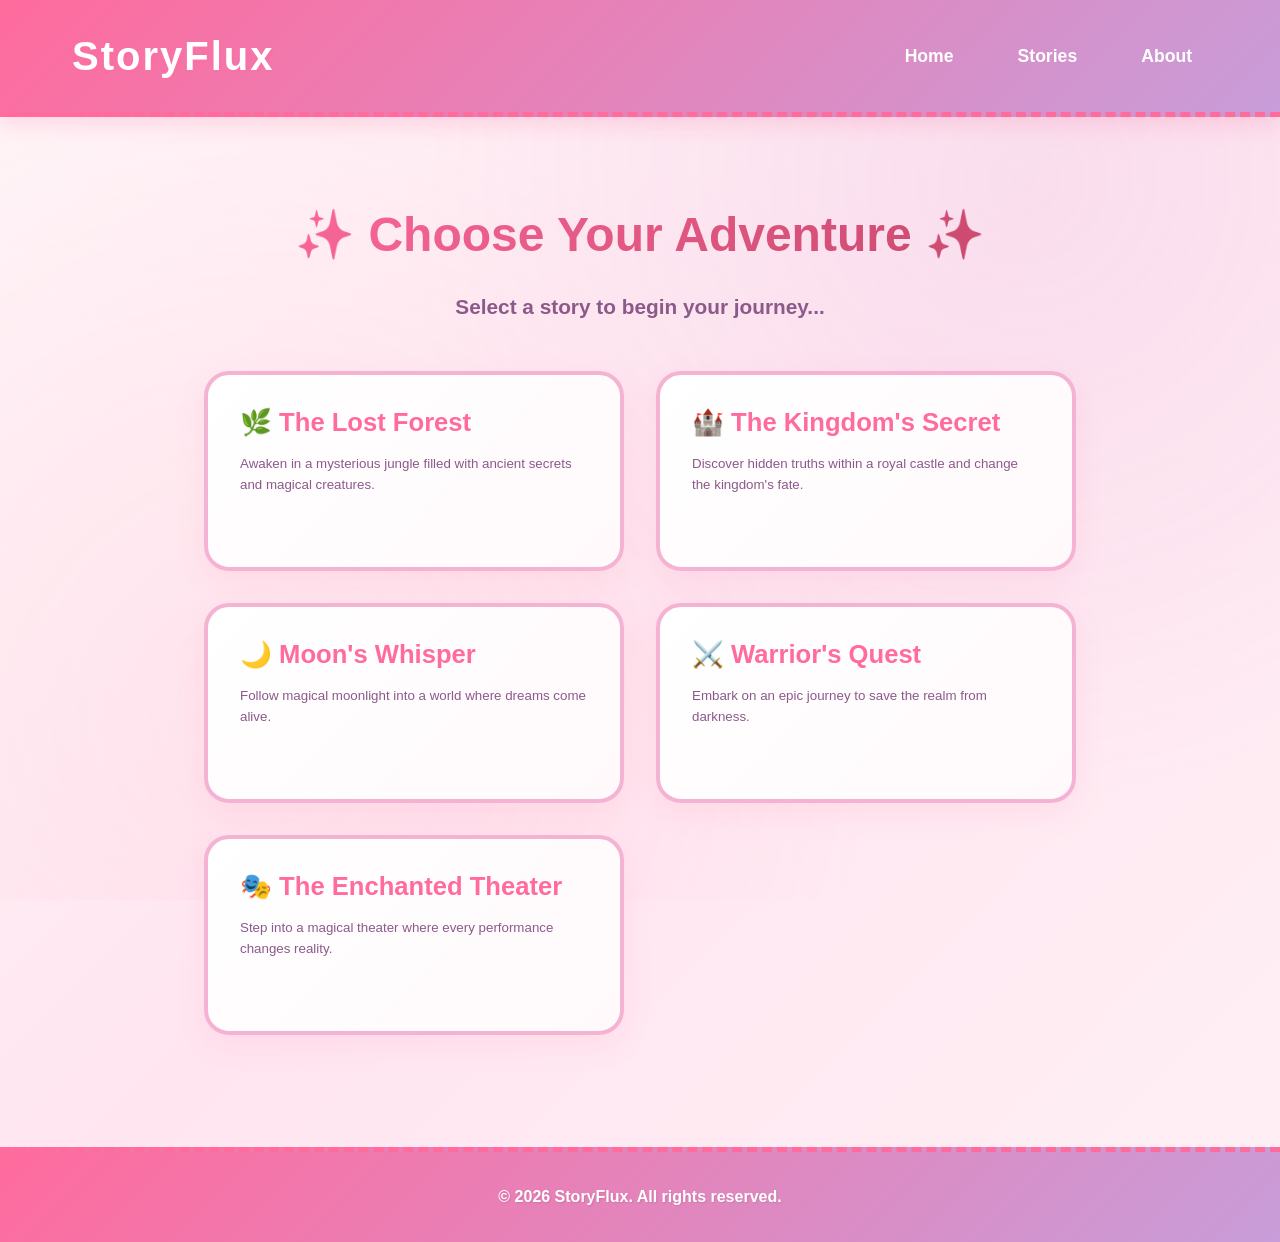
==== index.html @ 1c800cc1 "Interactive-Storytelling" ====
<!DOCTYPE html>
<html lang="en">
<head>
    <meta charset="UTF-8">
    <meta name="viewport" content="width=device-width, initial-scale=1.0">
    <title>Interactive Storytelling</title>
    <link rel="stylesheet" href="index.css">
</head>
<body>
    <!-- Header -->
    <header class="header">
        <div class="header-container">
            <h1 class="logo">StoryFlux</h1>
            <nav class="navbar">
                <a href="#" class="nav-link">Home</a>
                <a href="#" class="nav-link">Stories</a>
                <a href="#" class="nav-link" id="aboutBtn">About</a>
            </nav>
        </div>
    </header>

    <!-- Main Content -->
    <main class="main-container">
        <!-- Story Selection Menu -->
        <div class="story-menu" id="storyMenu">
            <div class="menu-wrapper">
                <h2 class="menu-title">✨ Choose Your Adventure ✨</h2>
                <p class="menu-subtitle">Select a story to begin your journey...</p>
                <div class="stories-grid">
                    <button class="story-card" data-story="1">
                        <h3>🌿 The Lost Forest</h3>
                        <p>Awaken in a mysterious jungle filled with ancient secrets and magical creatures.</p>
                    </button>
                    <button class="story-card" data-story="2">
                        <h3>🏰 The Kingdom's Secret</h3>
                        <p>Discover hidden truths within a royal castle and change the kingdom's fate.</p>
                    </button>
                    <button class="story-card" data-story="3">
                        <h3>🌙 Moon's Whisper</h3>
                        <p>Follow magical moonlight into a world where dreams come alive.</p>
                    </button>
                    <button class="story-card" data-story="4">
                        <h3>⚔️ Warrior's Quest</h3>
                        <p>Embark on an epic journey to save the realm from darkness.</p>
                    </button>
                    <button class="story-card" data-story="5">
                        <h3>🎭 The Enchanted Theater</h3>
                        <p>Step into a magical theater where every performance changes reality.</p>
                    </button>
                </div>
            </div>
        </div>

        <!-- Story Display -->
        <div class="story-wrapper">
            <!-- Story Display -->
            <section class="story-section">
                <div class="story-header">
                    <h2 class="story-title" id="storyTitle">Your Adventure</h2>
                    <div class="progress-bar">
                        <div class="progress-fill" id="progressBar"></div>
                    </div>
                </div>

                <div class="story-content">
                    <div class="story-text" id="storyText">
                        <p>Welcome to your interactive adventure. Click a choice below to begin your journey...</p>
                    </div>

                    <!-- Story Image -->
                    <div class="story-image-container">
                        <img id="storyImage" src="jungleStory.png" alt="Story Scene" class="story-image">
                    </div>
                </div>
            </section>

            <!-- Choices Section -->
            <section class="choices-section">
                <h3 class="choices-title">What do you do?</h3>
                <div class="choices-container" id="choicesContainer">
                    <button class="choice-btn" data-choice="1">Choice 1</button>
                    <button class="choice-btn" data-choice="2">Choice 2</button>
                    <button class="choice-btn" data-choice="3">Choice 3</button>
                </div>
            </section>

            <!-- Story Stats -->
            <section class="stats-section">
                <div class="stat-item">
                    <h4 class="stat-label">Current Scene</h4>
                    <p class="stat-value" id="sceneCounter">1</p>
                </div>
                <div class="stat-item">
                    <h4 class="stat-label">Choices Made</h4>
                    <p class="stat-value" id="choiceCounter">0</p>
                </div>
                <div class="stat-item">
                    <h4 class="stat-label">Story Path</h4>
                    <p class="stat-value" id="pathDisplay">Start</p>
                </div>
            </section>

            <!-- Control Buttons -->
            <section class="controls-section">
                <button class="control-btn restart-btn" id="restartBtn">Restart Story</button>
                <button class="control-btn menu-btn" id="menuBtn">Back to Menu</button>
                <button class="control-btn view-btn" id="viewStoryBtn">View Complete Story</button>
            </section>
        </div>
    </main>

    <!-- Story Viewer Modal -->
    <div class="story-viewer" id="storyViewer">
        <div class="viewer-content">
            <button class="close-btn" id="closeViewerBtn">&times;</button>
            <h2 class="viewer-title">Your Story Journey</h2>
            <div class="viewer-text" id="viewerText"></div>
            <button class="control-btn" id="closeViewer2Btn">Close</button>
        </div>
    </div>

    <!-- About Modal -->
    <div class="story-viewer" id="aboutModal">
        <div class="viewer-content">
            <button class="close-btn" id="closeAboutBtn">&times;</button>
            <h2 class="viewer-title">🌟 About StoryFlux</h2>
            <div class="viewer-text">
                <p>Welcome to <strong>StoryFlux</strong> — a place where stories don't just get read, they get <em>experienced</em>.</p>
                <p>We built this platform for people who love imagination, creativity, and adventure. Instead of following a fixed storyline, here <strong>you control the journey</strong>. Your choices shape the characters, the events, and the ending — making every story unique for every reader.</p>
                <p>Whether you want to explore fantasy worlds, solve mysteries, experience emotional journeys, or create your own story paths, this platform lets you <strong>become part of the story</strong> instead of just watching it.</p>
                <p>🎭 Choose from multiple adventures, each with branching paths and multiple endings. Every decision matters!</p>
            </div>
            <button class="control-btn" id="closeAbout2Btn">Close</button>
        </div>
    </div>

    <!-- Footer -->
    <footer class="footer">
        <p>&copy; 2026 StoryFlux. All rights reserved.</p>
    </footer>

    <script src="script.js"></script>
</body>
</html>
---- index.css ----
/* ===== CSS Variables ===== */
:root {
    --primary-color: #ff6b9d;
    --secondary-color: #c44569;
    --dark-bg: #fff5f7;
    --light-bg: #ffe5f0;
    --accent-color: #ffd1dc;
    --text-primary: #5a3a5a;
    --text-secondary: #8b5a8b;
    --border-color: #f5b3d4;
    --success-color: #6bcf7f;
    --warning-color: #ffa502;
}

/* ===== Global Styles ===== */
* {
    margin: 0;
    padding: 0;
    box-sizing: border-box;
}

body {
    font-family: 'Comic Sans MS', 'Chalkboard SE', 'Trebuchet MS', cursive, sans-serif;
    background: linear-gradient(135deg, #fff5f7 0%, #ffe5f0 50%, #fff0f5 100%);
    color: var(--text-primary);
    line-height: 1.6;
    display: flex;
    flex-direction: column;
    position: relative;
}

/* Cute floating elements background */
body::before {
    content: '';
    position: fixed;
    top: 0;
    left: 0;
    width: 100%;
    height: 100%;
    background-image: 
        radial-gradient(circle at 20% 80%, rgba(255, 182, 193, 0.1) 0%, transparent 50%),
        radial-gradient(circle at 80% 20%, rgba(200, 157, 217, 0.1) 0%, transparent 50%);
    pointer-events: none;
    z-index: -1;
}

/* ===== Header Styles ===== */
.header {
    background: linear-gradient(135deg, #ff6b9d 0%, #c89dd9 100%);
    border-bottom: 5px dashed var(--primary-color);
    padding: 1.5rem 0;
    box-shadow: 0 8px 20px rgba(255, 107, 157, 0.2);
    position: relative;
    flex-shrink: 0;
}

.header-container {
    max-width: 1200px;
    margin: 0 auto;
    padding: 0 2rem;
    display: flex;
    justify-content: space-between;
    align-items: center;
}

.logo {
    font-size: 2.5rem;
    font-weight: bold;
    color: #ffffff;
    text-shadow: 3px 3px 0px rgba(255, 107, 157, 0.3);
    letter-spacing: 2px;
    animation: bounce 2s infinite;
}

@keyframes bounce {
    0%, 100% { transform: translateY(0); }
    50% { transform: translateY(-8px); }
}

.navbar {
    display: flex;
    gap: 2rem;
}

.nav-link {
    color: #ffffff;
    text-decoration: none;
    font-size: 1.1rem;
    font-weight: 600;
    transition: all 0.3s ease;
    position: relative;
    padding: 8px 16px;
    border-radius: 25px;
}

.nav-link:hover {
    background-color: rgba(255, 255, 255, 0.3);
    transform: scale(1.1);
    text-shadow: 2px 2px 4px rgba(0, 0, 0, 0.1);
}

/* ===== Main Container ===== */
.main-container {
    flex: 1;
    max-width: 1000px;
    margin: 2rem auto;
    padding: 0 2rem;
    width: 100%;
    overflow: visible;
}

.story-wrapper {
    background: linear-gradient(135deg, #ffffff 0%, #fff9fb 100%);
    border: 4px solid var(--border-color);
    border-radius: 30px;
    overflow: hidden;
    box-shadow: 0 15px 40px rgba(255, 107, 157, 0.15), 0 0 0 8px rgba(255, 182, 193, 0.2);
    position: relative;
}

.story-wrapper::before {
    content: '';
    position: absolute;
    top: -2px;
    left: -2px;
    right: -2px;
    bottom: -2px;
    background: linear-gradient(135deg, #ff6b9d, #c89dd9, #a2d5f7);
    border-radius: 30px;
    z-index: -1;
    opacity: 0.3;
}

/* ===== Story Section ===== */
.story-section {
    padding: 2.5rem;
    border-bottom: 3px dashed var(--border-color);
}

.story-header {
    margin-bottom: 2rem;
}

.story-title {
    font-size: 2.5rem;
    margin-bottom: 1rem;
    background: linear-gradient(135deg, #ff6b9d 0%, #c44569 100%);
    -webkit-background-clip: text;
    -webkit-text-fill-color: transparent;
    background-clip: text;
    text-shadow: 2px 2px 4px rgba(200, 157, 217, 0.3);
    animation: wiggle 3s infinite;
}

@keyframes wiggle {
    0%, 100% { transform: rotate(0deg); }
    25% { transform: rotate(-1deg); }
    75% { transform: rotate(1deg); }
}

.progress-bar {
    width: 100%;
    height: 15px;
    background-color: #f0e0eb;
    border-radius: 10px;
    overflow: hidden;
    box-shadow: inset 0 2px 4px rgba(0, 0, 0, 0.1);
    border: 2px solid var(--border-color);
}

.progress-fill {
    height: 100%;
    background: linear-gradient(90deg, #ffd76f 0%, #ff6b9d 50%, #c89dd9 100%);
    width: 0%;
    transition: width 0.5s ease;
    border-radius: 8px;
    box-shadow: 0 0 10px rgba(255, 107, 157, 0.5);
}

.story-content {
    display: grid;
    grid-template-columns: 1fr 1fr;
    gap: 2rem;
    align-items: start;
}

.story-text {
    font-size: 1.15rem;
    line-height: 1.9;
    color: var(--text-primary);
    border-left: 6px solid var(--primary-color);
    padding-left: 1.5rem;
    background: linear-gradient(135deg, rgba(255, 182, 193, 0.1), rgba(200, 157, 217, 0.1));
    padding: 1.5rem;
    border-radius: 15px;
    font-weight: 500;
}

.story-text p {
    margin-bottom: 1rem;
}

.story-image-container {
    display: flex;
    justify-content: center;
    align-items: center;
    background: linear-gradient(135deg, #ffe5f0 0%, #fff0f5 100%);
    border: 4px solid var(--border-color);
    border-radius: 20px;
    min-height: 300px;
    padding: 1.5rem;
    box-shadow: 0 8px 20px rgba(255, 107, 157, 0.1);
}

.story-image {
    max-width: 100%;
    max-height: 300px;
    border-radius: 15px;
    object-fit: cover;
    display: none;
    box-shadow: 0 5px 15px rgba(255, 107, 157, 0.2);
    transition: transform 0.3s ease;
}

.story-image.active {
    display: block;
}

/* ===== Choices Section ===== */
.choices-section {
    padding: 2.5rem;
    border-bottom: 3px dashed var(--border-color);
    background: linear-gradient(135deg, rgba(255, 182, 193, 0.05), rgba(200, 157, 217, 0.05));
}

.choices-title {
    font-size: 1.5rem;
    margin-bottom: 1.5rem;
    color: var(--primary-color);
    font-weight: bold;
    text-shadow: 1px 1px 2px rgba(200, 157, 217, 0.3);
}

.choices-container {
    display: grid;
    grid-template-columns: repeat(auto-fit, minmax(250px, 1fr));
    gap: 1rem;
}

.choice-btn {
    padding: 1.2rem 2rem;
    background: linear-gradient(135deg, #ff6b9d 0%, #ffb3d9 100%);
    border: 3px solid #ff6b9d;
    color: #ffffff;
    border-radius: 20px;
    font-size: 1.1rem;
    cursor: pointer;
    transition: all 0.3s cubic-bezier(0.68, -0.55, 0.265, 1.55);
    font-weight: 700;
    text-align: left;
    box-shadow: 0 5px 15px rgba(255, 107, 157, 0.2);
    position: relative;
    overflow: hidden;
}

.choice-btn::before {
    content: '✨';
    position: absolute;
    left: 10px;
    opacity: 0;
    transition: all 0.3s ease;
}

.choice-btn:hover {
    background: linear-gradient(135deg, #ff85b0 0%, #ffc9e3 100%);
    border-color: #c44569;
    transform: translateY(-4px) scale(1.02);
    box-shadow: 0 8px 25px rgba(255, 107, 157, 0.4);
}

.choice-btn:hover::before {
    opacity: 1;
    left: 15px;
}

.choice-btn:active {
    transform: translateY(-2px) scale(0.98);
}

.choice-btn:disabled {
    opacity: 0.6;
    cursor: not-allowed;
    transform: none;
}
/* ===== Stats Section ===== */
.stats-section {
    display: grid;
    grid-template-columns: repeat(auto-fit, minmax(150px, 1fr));
    gap: 1.5rem;
    padding: 2rem;
    border-bottom: 3px dashed var(--border-color);
    background: linear-gradient(135deg, rgba(255, 215, 111, 0.1), rgba(162, 213, 247, 0.1));
}

.stat-item {
    text-align: center;
    background: linear-gradient(135deg, rgba(255, 255, 255, 0.8), rgba(255, 240, 245, 0.8));
    padding: 1.5rem;
    border-radius: 20px;
    border: 2px solid var(--border-color);
    box-shadow: 0 5px 15px rgba(255, 107, 157, 0.1);
    transition: all 0.3s ease;
}

.stat-item:hover {
    transform: translateY(-5px);
    box-shadow: 0 8px 20px rgba(255, 107, 157, 0.2);
}

.stat-label {
    font-size: 0.95rem;
    color: var(--text-secondary);
    margin-bottom: 0.8rem;
    text-transform: uppercase;
    letter-spacing: 1.5px;
    font-weight: 600;
}

.stat-value {
    font-size: 2rem;
    background: linear-gradient(135deg, #ff6b9d 0%, #c89dd9 100%);
    -webkit-background-clip: text;
    -webkit-text-fill-color: transparent;
    background-clip: text;
    font-weight: 900;
}

/* ===== Controls Section ===== */
.controls-section {
    display: flex;
    gap: 1.5rem;
    padding: 2rem;
    justify-content: center;
    background: linear-gradient(135deg, rgba(255, 182, 193, 0.1), rgba(200, 157, 217, 0.1));
}

.control-btn {
    padding: 1rem 2.5rem;
    border: 3px solid var(--border-color);
    background: linear-gradient(135deg, #ffffff 0%, #fff5f7 100%);
    color: var(--text-primary);
    border-radius: 25px;
    font-size: 1.1rem;
    cursor: pointer;
    transition: all 0.3s cubic-bezier(0.68, -0.55, 0.265, 1.55);
    font-weight: 700;
    box-shadow: 0 5px 15px rgba(0, 0, 0, 0.1);
}

.restart-btn {
    border-color: var(--success-color);
    color: var(--success-color);
}

.restart-btn:hover {
    background: linear-gradient(135deg, var(--success-color) 0%, #9eff9e 100%);
    color: #ffffff;
    transform: translateY(-3px);
    box-shadow: 0 8px 20px rgba(107, 207, 127, 0.3);
}

.menu-btn {
    border-color: var(--warning-color);
    color: var(--warning-color);
}

.menu-btn:hover {
    background: linear-gradient(135deg, var(--warning-color) 0%, #ffb84d 100%);
    color: #ffffff;
    transform: translateY(-3px);
    box-shadow: 0 8px 20px rgba(255, 165, 2, 0.3);
}

/* ===== Footer ===== */
.footer {
    background: linear-gradient(135deg, #ff6b9d 0%, #c89dd9 100%);
    border-top: 5px dashed var(--primary-color);
    padding: 2rem;
    text-align: center;
    color: #ffffff;
    margin-top: 2rem;
    font-weight: 600;
    text-shadow: 1px 1px 2px rgba(0, 0, 0, 0.1);
    flex-shrink: 0;
}
/* ===== Animations ===== */
@keyframes pulse {
    0%, 100% { opacity: 1; }
    50% { opacity: 0.7; }
}

@keyframes float {
    0%, 100% { transform: translateY(0px); }
    50% { transform: translateY(-10px); }
}

/* ===== Story Menu ===== */
.story-menu {
    display: flex;
    justify-content: center;
    align-items: center;
    padding: 3rem 2rem;
}

.story-menu.hidden {
    display: none;
}

.menu-wrapper {
    max-width: 1200px;
    width: 100%;
    text-align: center;
}

.menu-title {
    font-size: 3rem;
    background: linear-gradient(135deg, #ff6b9d 0%, #c44569 100%);
    -webkit-background-clip: text;
    -webkit-text-fill-color: transparent;
    background-clip: text;
    margin-bottom: 1rem;
    animation: bounce 2s infinite;
}

.menu-subtitle {
    font-size: 1.3rem;
    color: var(--text-secondary);
    margin-bottom: 3rem;
    font-weight: 600;
}

.stories-grid {
    display: grid;
    grid-template-columns: repeat(auto-fit, minmax(280px, 1fr));
    gap: 2rem;
    margin-top: 2rem;
}

.story-card {
    background: linear-gradient(135deg, #ffffff 0%, #fff9fb 100%);
    border: 4px solid var(--border-color);
    border-radius: 25px;
    padding: 2rem;
    cursor: pointer;
    transition: all 0.3s ease;
    box-shadow: 0 10px 30px rgba(255, 107, 157, 0.1);
    text-align: left;
    min-height: 200px;
    display: flex;
    flex-direction: column;
    justify-content: space-between;
}

.story-card:hover {
    transform: translateY(-10px) scale(1.02);
    box-shadow: 0 20px 50px rgba(255, 107, 157, 0.25);
    border-color: #ff6b9d;
}

.story-card h3 {
    font-size: 1.6rem;
    color: #ff6b9d;
    margin-bottom: 1rem;
}

.story-card p {
    color: var(--text-secondary);
    line-height: 1.6;
    flex-grow: 1;
}

/* ===== Story Viewer Modal ===== */
.story-viewer {
    display: none;
    position: fixed;
    top: 0;
    left: 0;
    right: 0;
    bottom: 0;
    background: rgba(0, 0, 0, 0.7);
    z-index: 1000;
    justify-content: center;
    align-items: center;
    padding: 2rem;
}

.story-viewer.active {
    display: flex;
}

.viewer-content {
    background: linear-gradient(135deg, #ffffff 0%, #fff9fb 100%);
    border: 4px solid var(--border-color);
    border-radius: 30px;
    padding: 3rem;
    max-width: 800px;
    max-height: 80vh;
    overflow-y: auto;
    position: relative;
    box-shadow: 0 20px 60px rgba(0, 0, 0, 0.3);
}

.close-btn {
    position: absolute;
    top: 1.5rem;
    right: 1.5rem;
    background: #ff6b9d;
    border: none;
    color: white;
    font-size: 2rem;
    width: 50px;
    height: 50px;
    border-radius: 50%;
    cursor: pointer;
    transition: all 0.3s ease;
}

.close-btn:hover {
    background: #c44569;
    transform: rotate(90deg);
}

.viewer-title {
    font-size: 2.5rem;
    background: linear-gradient(135deg, #ff6b9d 0%, #c44569 100%);
    -webkit-background-clip: text;
    -webkit-text-fill-color: transparent;
    background-clip: text;
    margin-bottom: 2rem;
    text-align: center;
}

.viewer-text {
    color: var(--text-primary);
    line-height: 2;
    font-size: 1.1rem;
    margin-bottom: 2rem;
}

.viewer-text p {
    margin-bottom: 1rem;
    padding: 1rem;
    background: var(--light-bg);
    border-left: 4px solid #ff6b9d;
    border-radius: 10px;
}

/* ===== Responsive Design ===== */
@media (max-width: 768px) {
    .header-container {
        flex-direction: column;
        gap: 1rem;
    }

    .navbar {
        gap: 0.5rem;
    }

    .story-content {
        grid-template-columns: 1fr;
    }

    .main-container {
        margin: 1rem auto;
        padding: 0 1rem;
    }

    .story-section {
        padding: 1.5rem;
    }

    .choices-container {
        grid-template-columns: 1fr;
    }

    .story-title {
        font-size: 1.8rem;
    }

    .controls-section {
        flex-direction: column;
        gap: 1rem;
    }

    .control-btn {
        width: 100%;
    }

    .logo {
        font-size: 2rem;
    }

    .choice-btn {
        padding: 1rem 1.5rem;
        font-size: 1rem;
    }
}
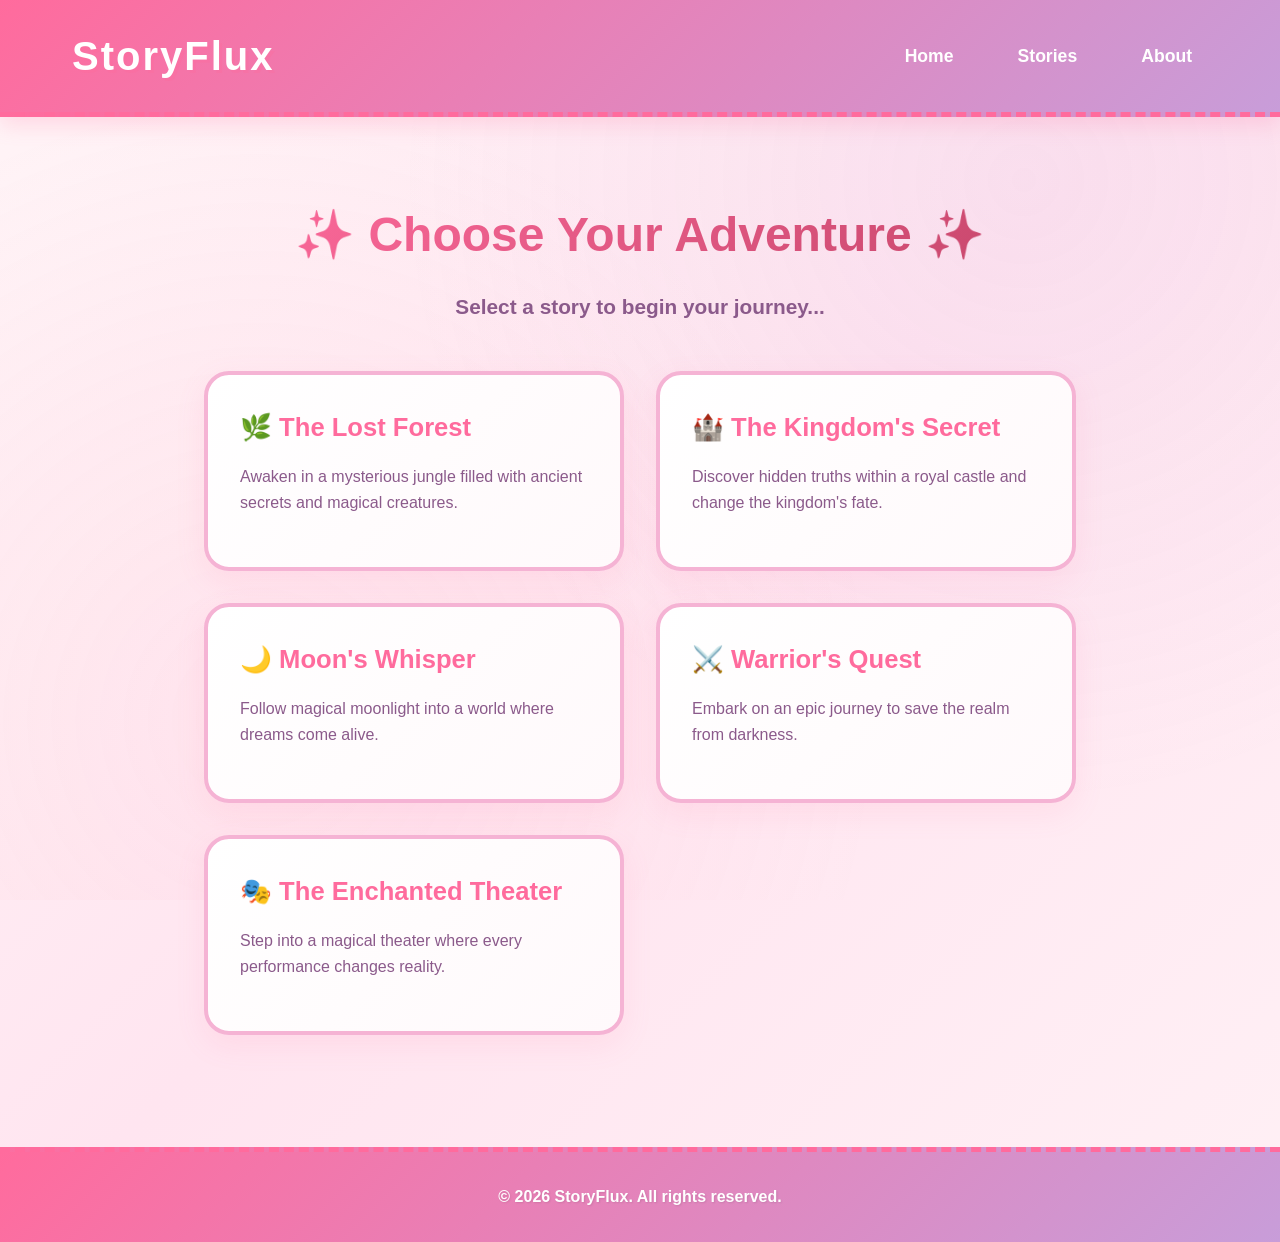
==== commit fca6b143: "updates the changes" ====
--- a/index.html
+++ b/index.html
@@ -12,133 +12,1749 @@
         <div class="header-container">
             <h1 class="logo">StoryFlux</h1>
             <nav class="navbar">
-                <a href="#" class="nav-link">Home</a>
-                <a href="#" class="nav-link">Stories</a>
-                <a href="#" class="nav-link" id="aboutBtn">About</a>
+                <a href="#menu" class="nav-link">Home</a>
+                <a href="#menu" class="nav-link">Stories</a>
+                <a href="#about" class="nav-link">About</a>
             </nav>
         </div>
     </header>
 
     <!-- Main Content -->
     <main class="main-container">
+        
+        <!-- About Page -->
+        <div id="about" class="scene">
+            <div class="story-wrapper">
+                <section class="story-section">
+                    <h2 class="story-title">🌟 About StoryFlux</h2>
+                    <div class="story-text">
+                        <p>Welcome to <strong>StoryFlux</strong> — a place where stories don't just get read, they get <em>experienced</em>.</p>
+                        <p>We built this platform for people who love imagination, creativity, and adventure. Instead of following a fixed storyline, here <strong>you control the journey</strong>. Your choices shape the characters, the events, and the ending — making every story unique for every reader.</p>
+                        <p>Whether you want to explore fantasy worlds, solve mysteries, experience emotional journeys, or create your own story paths, this platform lets you <strong>become part of the story</strong> instead of just watching it.</p>
+                        <p>🎭 Choose from multiple adventures, each with branching paths and multiple endings. Every decision matters!</p>
+                    </div>
+                </section>
+                <section class="controls-section">
+                    <a href="#menu" class="control-btn menu-btn" style="text-decoration:none; display:inline-block;">Back to Menu</a>
+                </section>
+            </div>
+        </div>
+
+        <!-- All Scenes -->
+        <div id="s1-full" class="scene">
+        <div class="story-wrapper">
+            <section class="story-section">
+                <div class="story-header">
+                    <h2 class="story-title">Complete Story: The Lost Forest</h2>
+                </div>
+                <div class="story-content" style="grid-template-columns: 1fr;">
+                    <div class="story-text" style="max-height: 50vh; overflow-y: auto;">
+            <h3 style="color: #ff6b9d; margin-top: 1rem;">Scene 1: The Lost Forest</h3>
+            <p>You slowly open your eyes and find yourself lying on soft, wet grass inside a big green jungle. You have no idea how you got here. The air smells like fresh rain and flowers. Tall trees stand all around you, so tall that you cannot even see the sky clearly. You can hear birds singing and the soft sound of water somewhere far away. You feel a little scared, but also curious. In front of you, there are three ways to go. A narrow dirt path goes deeper into the jungle. On your left, the ground rises up like a hill. On your right, you can hear water flowing.</p>
+            <h3 style="color: #ff6b9d; margin-top: 1rem;">Scene 2: Ancient Temple</h3>
+            <p>You walk slowly along the narrow path. The trees get thicker and the jungle gets darker. After walking for some time, you suddenly stop. Right in front of you are old broken stone walls covered in green plants. It is an ancient temple — very old, maybe thousands of years old! The walls have strange drawings and symbols carved into them. You look carefully and see a dark cave behind the temple. A soft blue light is coming from inside the cave. It looks both scary and magical. You wonder what is inside. You also notice some symbols on the wall that look like they tell a story.</p>
+            <h3 style="color: #ff6b9d; margin-top: 1rem;">Scene 3: Mountain Peak</h3>
+            <p>You climb up the hill. It is not easy — the ground is rocky and your legs get tired. But when you finally reach the top, you cannot believe what you see. The view is beautiful! Far away, you can see a big city with tall buildings and busy streets. Closer to you, there is a shining waterfall falling down from the rocks with a loud roar. And right below you, there is a long wooden bridge hanging over a very deep valley. The bridge moves a little in the wind. You stand there and think — where should you go next?</p>
+            <h3 style="color: #ff6b9d; margin-top: 1rem;">Scene 4: Magical Lake</h3>
+            <p>You walk towards the sound of water and soon you find a lake that takes your breath away. The water is not normal — it glows with a soft blue and green light, like it is alive. The lake is very clear and you can see colorful fish swimming inside. In the middle of the lake, there is a small island with an old stone temple on it. On the shore right next to you, there is a small wooden boat with a rope tied to a tree. On the rocks near the water, someone has drawn many pictures — animals, stars, and people. Everything here feels magical and peaceful.</p>
+            <h3 style="color: #ff6b9d; margin-top: 1rem;">Scene 5: THE END - Cave Guardian</h3>
+            <p>You step inside the glowing cave. It is warm inside, and the blue light makes everything look calm and safe. As you walk deeper, you see a tall figure sitting quietly in the middle of the cave. It is the Cave Guardian — a wise and kind being who has lived here for hundreds of years. The Guardian looks at you gently and says, 'I have been waiting for you. You are the chosen one.' The Guardian explains that this jungle is a magical place and that you are meant to protect it. You feel a deep sense of peace in your heart. You stay in the cave and learn the secrets of the jungle. You spend your days helping animals and keeping the forest safe. You have found your true purpose, and you feel truly happy. Congratulations — you reached a wonderful ending!</p>
+            <h3 style="color: #ff6b9d; margin-top: 1rem;">Scene 6: THE END - Treasure Hunter</h3>
+            <p>You study the symbols on the temple wall very carefully. At first, they look like just random drawings, but slowly you begin to understand them. The symbols are actually a map! They show a path that leads to a hidden underground room where a great treasure is buried. You follow the map step by step and dig at the right spot. There you find a chest full of gold coins, old books, and beautiful jewels. You bring these treasures back to the world. Scientists and history teachers are amazed. You become a famous explorer and spend your life finding lost places and sharing history with the world. You are known as the greatest treasure hunter who ever lived!</p>
+            <h3 style="color: #ff6b9d; margin-top: 1rem;">Scene 7: THE END - Hidden City</h3>
+            <p>You walk towards the city you saw from the hilltop. The journey takes a whole day, but finally you arrive. You are shocked — this city is not like any modern city. The people here live in harmony with nature. They grow their own food, use clean water, and never fight with each other. They welcome you like a long-lost friend. You learn their ways and teach them things from the outside world too. Together, you write books about their knowledge and share it with the whole world. Because of your discovery, people everywhere learn how to live more peacefully and kindly. You become a hero of both worlds!</p>
+            <h3 style="color: #ff6b9d; margin-top: 1rem;">Scene 8: THE END - Water Spirit</h3>
+            <p>You walk to the waterfall. The water is so loud that you can feel it in your chest. You sit on a rock near the falling water and close your eyes. Suddenly, everything goes quiet. You open your eyes and see a glowing figure standing in the waterfall — it is the Water Spirit. She has been the protector of this forest for a thousand years. She looks at you kindly and says, 'You came here with a good heart. I will give you a gift.' She reaches out and touches your hand. You feel a warm energy flow through you. From that day on, you can talk to animals and plants, and you can feel when nature is in danger. You spend your life protecting forests, rivers, and animals all over the world. You are nature's true guardian!</p>
+            <h3 style="color: #ff6b9d; margin-top: 1rem;">Scene 9: THE END - Bridge Keeper</h3>
+            <p>You take a deep breath and step onto the wooden bridge. It shakes under your feet, but you keep walking carefully, one step at a time. Halfway across, you look down into the deep valley below. It is beautiful — green trees, rivers, and small animals. When you finally reach the other side, you find a hidden green valley that no one else knows about. It is like a paradise — full of flowers, gentle animals, clean rivers, and warm sunlight. A small house stands there, as if it was waiting for you. You decide to stay. You become the keeper of this secret paradise, protecting it from harm. People who are kind and lost sometimes find their way to you, and you help them find peace too. You live a long and joyful life in the most beautiful place on earth!</p>
+                    </div>
+                </div>
+            </section>
+            <section class="controls-section">
+                <a href="#menu" class="control-btn menu-btn" style="text-decoration:none; display:inline-block;">Back to Menu</a>
+                <a href="#s1-1" class="control-btn restart-btn" style="text-decoration:none; display:inline-block;">Restart Story</a>
+            </section>
+        </div>
+    </div>
+        <div id="s1-1" class="scene">
+            <div class="story-wrapper">
+                <section class="story-section">
+                    <div class="story-header">
+                        <h2 class="story-title">The Lost Forest</h2>
+                    </div>
+
+                    <div class="story-content">
+                        <div class="story-text">
+                            <p>You slowly open your eyes and find yourself lying on soft, wet grass inside a big green jungle. You have no idea how you got here. The air smells like fresh rain and flowers. Tall trees stand all around you, so tall that you cannot even see the sky clearly. You can hear birds singing and the soft sound of water somewhere far away. You feel a little scared, but also curious. In front of you, there are three ways to go. A narrow dirt path goes deeper into the jungle. On your left, the ground rises up like a hill. On your right, you can hear water flowing.</p>
+                        </div>
+                        <div class="story-image-container">
+                            <img src="jungleStory.png" alt="Story Scene" class="story-image active" style="display:block;">
+                        </div>
+                    </div>
+                </section>
+
+                <section class="choices-section">
+                    <h3 class="choices-title">What do you do?</h3>
+                    <div class="choices-container">
+                        <a href="#s1-2" class="choice-btn" style="text-decoration:none; display:inline-block; text-align:center;">Follow the narrow path deeper into the jungle</a><a href="#s1-3" class="choice-btn" style="text-decoration:none; display:inline-block; text-align:center;">Climb up the hill on the left</a><a href="#s1-4" class="choice-btn" style="text-decoration:none; display:inline-block; text-align:center;">Go right towards the water sound</a>
+                    </div>
+                </section>
+
+                <section class="controls-section">
+                    <a href="#s1-1" class="control-btn restart-btn" style="text-decoration:none; display:inline-block;">Restart Story</a>
+                    <a href="#menu" class="control-btn menu-btn" style="text-decoration:none; display:inline-block;">Back to Menu</a>
+                    <a href="#s1-full" class="control-btn view-btn" style="text-decoration:none; display:inline-block;">View Complete Story</a>
+                </section>
+            </div>
+        </div>
+        
+        <div id="s1-2" class="scene">
+            <div class="story-wrapper">
+                <section class="story-section">
+                    <div class="story-header">
+                        <h2 class="story-title">Ancient Temple</h2>
+                    </div>
+
+                    <div class="story-content">
+                        <div class="story-text">
+                            <p>You walk slowly along the narrow path. The trees get thicker and the jungle gets darker. After walking for some time, you suddenly stop. Right in front of you are old broken stone walls covered in green plants. It is an ancient temple — very old, maybe thousands of years old! The walls have strange drawings and symbols carved into them. You look carefully and see a dark cave behind the temple. A soft blue light is coming from inside the cave. It looks both scary and magical. You wonder what is inside. You also notice some symbols on the wall that look like they tell a story.</p>
+                        </div>
+                        <div class="story-image-container">
+                            <img src="jungleStory.png" alt="Story Scene" class="story-image active" style="display:block;">
+                        </div>
+                    </div>
+                </section>
+
+                <section class="choices-section">
+                    <h3 class="choices-title">What do you do?</h3>
+                    <div class="choices-container">
+                        <a href="#s1-5" class="choice-btn" style="text-decoration:none; display:inline-block; text-align:center;">Bravely enter the glowing cave</a><a href="#s1-6" class="choice-btn" style="text-decoration:none; display:inline-block; text-align:center;">Study the symbols on the wall</a><a href="#s1-3" class="choice-btn" style="text-decoration:none; display:inline-block; text-align:center;">Turn back and climb the hill instead</a>
+                    </div>
+                </section>
+
+                <section class="controls-section">
+                    <a href="#s1-1" class="control-btn restart-btn" style="text-decoration:none; display:inline-block;">Restart Story</a>
+                    <a href="#menu" class="control-btn menu-btn" style="text-decoration:none; display:inline-block;">Back to Menu</a>
+                    <a href="#s1-full" class="control-btn view-btn" style="text-decoration:none; display:inline-block;">View Complete Story</a>
+                </section>
+            </div>
+        </div>
+        
+        <div id="s1-3" class="scene">
+            <div class="story-wrapper">
+                <section class="story-section">
+                    <div class="story-header">
+                        <h2 class="story-title">Mountain Peak</h2>
+                    </div>
+
+                    <div class="story-content">
+                        <div class="story-text">
+                            <p>You climb up the hill. It is not easy — the ground is rocky and your legs get tired. But when you finally reach the top, you cannot believe what you see. The view is beautiful! Far away, you can see a big city with tall buildings and busy streets. Closer to you, there is a shining waterfall falling down from the rocks with a loud roar. And right below you, there is a long wooden bridge hanging over a very deep valley. The bridge moves a little in the wind. You stand there and think — where should you go next?</p>
+                        </div>
+                        <div class="story-image-container">
+                            <img src="jungleStory.png" alt="Story Scene" class="story-image active" style="display:block;">
+                        </div>
+                    </div>
+                </section>
+
+                <section class="choices-section">
+                    <h3 class="choices-title">What do you do?</h3>
+                    <div class="choices-container">
+                        <a href="#s1-7" class="choice-btn" style="text-decoration:none; display:inline-block; text-align:center;">Walk towards the faraway city</a><a href="#s1-8" class="choice-btn" style="text-decoration:none; display:inline-block; text-align:center;">Go to the beautiful waterfall</a><a href="#s1-9" class="choice-btn" style="text-decoration:none; display:inline-block; text-align:center;">Cross the wooden bridge</a>
+                    </div>
+                </section>
+
+                <section class="controls-section">
+                    <a href="#s1-1" class="control-btn restart-btn" style="text-decoration:none; display:inline-block;">Restart Story</a>
+                    <a href="#menu" class="control-btn menu-btn" style="text-decoration:none; display:inline-block;">Back to Menu</a>
+                    <a href="#s1-full" class="control-btn view-btn" style="text-decoration:none; display:inline-block;">View Complete Story</a>
+                </section>
+            </div>
+        </div>
+        
+        <div id="s1-4" class="scene">
+            <div class="story-wrapper">
+                <section class="story-section">
+                    <div class="story-header">
+                        <h2 class="story-title">Magical Lake</h2>
+                    </div>
+
+                    <div class="story-content">
+                        <div class="story-text">
+                            <p>You walk towards the sound of water and soon you find a lake that takes your breath away. The water is not normal — it glows with a soft blue and green light, like it is alive. The lake is very clear and you can see colorful fish swimming inside. In the middle of the lake, there is a small island with an old stone temple on it. On the shore right next to you, there is a small wooden boat with a rope tied to a tree. On the rocks near the water, someone has drawn many pictures — animals, stars, and people. Everything here feels magical and peaceful.</p>
+                        </div>
+                        <div class="story-image-container">
+                            <img src="jungleStory.png" alt="Story Scene" class="story-image active" style="display:block;">
+                        </div>
+                    </div>
+                </section>
+
+                <section class="choices-section">
+                    <h3 class="choices-title">What do you do?</h3>
+                    <div class="choices-container">
+                        <a href="#s1-5" class="choice-btn" style="text-decoration:none; display:inline-block; text-align:center;">Get into the boat and go to the island</a><a href="#s1-6" class="choice-btn" style="text-decoration:none; display:inline-block; text-align:center;">Look closely at the drawings on the rocks</a><a href="#s1-7" class="choice-btn" style="text-decoration:none; display:inline-block; text-align:center;">Step into the glowing water carefully</a>
+                    </div>
+                </section>
+
+                <section class="controls-section">
+                    <a href="#s1-1" class="control-btn restart-btn" style="text-decoration:none; display:inline-block;">Restart Story</a>
+                    <a href="#menu" class="control-btn menu-btn" style="text-decoration:none; display:inline-block;">Back to Menu</a>
+                    <a href="#s1-full" class="control-btn view-btn" style="text-decoration:none; display:inline-block;">View Complete Story</a>
+                </section>
+            </div>
+        </div>
+        
+        <div id="s1-5" class="scene">
+            <div class="story-wrapper">
+                <section class="story-section">
+                    <div class="story-header">
+                        <h2 class="story-title">THE END - Cave Guardian</h2>
+                    </div>
+
+                    <div class="story-content">
+                        <div class="story-text">
+                            <p>You step inside the glowing cave. It is warm inside, and the blue light makes everything look calm and safe. As you walk deeper, you see a tall figure sitting quietly in the middle of the cave. It is the Cave Guardian — a wise and kind being who has lived here for hundreds of years. The Guardian looks at you gently and says, 'I have been waiting for you. You are the chosen one.' The Guardian explains that this jungle is a magical place and that you are meant to protect it. You feel a deep sense of peace in your heart. You stay in the cave and learn the secrets of the jungle. You spend your days helping animals and keeping the forest safe. You have found your true purpose, and you feel truly happy. Congratulations — you reached a wonderful ending!</p>
+                        </div>
+                        <div class="story-image-container">
+                            <img src="jungleStory.png" alt="Story Scene" class="story-image active" style="display:block;">
+                        </div>
+                    </div>
+                </section>
+
+                <section class="choices-section">
+                    <h3 class="choices-title">The End</h3>
+                    <div class="choices-container">
+                        <a href="#menu" class="choice-btn" style="text-decoration:none; display:inline-block; text-align:center;">Start a New Adventure</a>
+                    </div>
+                </section>
+
+                <section class="controls-section">
+                    <a href="#s1-1" class="control-btn restart-btn" style="text-decoration:none; display:inline-block;">Restart Story</a>
+                    <a href="#menu" class="control-btn menu-btn" style="text-decoration:none; display:inline-block;">Back to Menu</a>
+                    <a href="#s1-full" class="control-btn view-btn" style="text-decoration:none; display:inline-block;">View Complete Story</a>
+                </section>
+            </div>
+        </div>
+        
+        <div id="s1-6" class="scene">
+            <div class="story-wrapper">
+                <section class="story-section">
+                    <div class="story-header">
+                        <h2 class="story-title">THE END - Treasure Hunter</h2>
+                    </div>
+
+                    <div class="story-content">
+                        <div class="story-text">
+                            <p>You study the symbols on the temple wall very carefully. At first, they look like just random drawings, but slowly you begin to understand them. The symbols are actually a map! They show a path that leads to a hidden underground room where a great treasure is buried. You follow the map step by step and dig at the right spot. There you find a chest full of gold coins, old books, and beautiful jewels. You bring these treasures back to the world. Scientists and history teachers are amazed. You become a famous explorer and spend your life finding lost places and sharing history with the world. You are known as the greatest treasure hunter who ever lived!</p>
+                        </div>
+                        <div class="story-image-container">
+                            <img src="jungleStory.png" alt="Story Scene" class="story-image active" style="display:block;">
+                        </div>
+                    </div>
+                </section>
+
+                <section class="choices-section">
+                    <h3 class="choices-title">The End</h3>
+                    <div class="choices-container">
+                        <a href="#menu" class="choice-btn" style="text-decoration:none; display:inline-block; text-align:center;">Start a New Adventure</a>
+                    </div>
+                </section>
+
+                <section class="controls-section">
+                    <a href="#s1-1" class="control-btn restart-btn" style="text-decoration:none; display:inline-block;">Restart Story</a>
+                    <a href="#menu" class="control-btn menu-btn" style="text-decoration:none; display:inline-block;">Back to Menu</a>
+                    <a href="#s1-full" class="control-btn view-btn" style="text-decoration:none; display:inline-block;">View Complete Story</a>
+                </section>
+            </div>
+        </div>
+        
+        <div id="s1-7" class="scene">
+            <div class="story-wrapper">
+                <section class="story-section">
+                    <div class="story-header">
+                        <h2 class="story-title">THE END - Hidden City</h2>
+                    </div>
+
+                    <div class="story-content">
+                        <div class="story-text">
+                            <p>You walk towards the city you saw from the hilltop. The journey takes a whole day, but finally you arrive. You are shocked — this city is not like any modern city. The people here live in harmony with nature. They grow their own food, use clean water, and never fight with each other. They welcome you like a long-lost friend. You learn their ways and teach them things from the outside world too. Together, you write books about their knowledge and share it with the whole world. Because of your discovery, people everywhere learn how to live more peacefully and kindly. You become a hero of both worlds!</p>
+                        </div>
+                        <div class="story-image-container">
+                            <img src="jungleStory.png" alt="Story Scene" class="story-image active" style="display:block;">
+                        </div>
+                    </div>
+                </section>
+
+                <section class="choices-section">
+                    <h3 class="choices-title">The End</h3>
+                    <div class="choices-container">
+                        <a href="#menu" class="choice-btn" style="text-decoration:none; display:inline-block; text-align:center;">Start a New Adventure</a>
+                    </div>
+                </section>
+
+                <section class="controls-section">
+                    <a href="#s1-1" class="control-btn restart-btn" style="text-decoration:none; display:inline-block;">Restart Story</a>
+                    <a href="#menu" class="control-btn menu-btn" style="text-decoration:none; display:inline-block;">Back to Menu</a>
+                    <a href="#s1-full" class="control-btn view-btn" style="text-decoration:none; display:inline-block;">View Complete Story</a>
+                </section>
+            </div>
+        </div>
+        
+        <div id="s1-8" class="scene">
+            <div class="story-wrapper">
+                <section class="story-section">
+                    <div class="story-header">
+                        <h2 class="story-title">THE END - Water Spirit</h2>
+                    </div>
+
+                    <div class="story-content">
+                        <div class="story-text">
+                            <p>You walk to the waterfall. The water is so loud that you can feel it in your chest. You sit on a rock near the falling water and close your eyes. Suddenly, everything goes quiet. You open your eyes and see a glowing figure standing in the waterfall — it is the Water Spirit. She has been the protector of this forest for a thousand years. She looks at you kindly and says, 'You came here with a good heart. I will give you a gift.' She reaches out and touches your hand. You feel a warm energy flow through you. From that day on, you can talk to animals and plants, and you can feel when nature is in danger. You spend your life protecting forests, rivers, and animals all over the world. You are nature's true guardian!</p>
+                        </div>
+                        <div class="story-image-container">
+                            <img src="jungleStory.png" alt="Story Scene" class="story-image active" style="display:block;">
+                        </div>
+                    </div>
+                </section>
+
+                <section class="choices-section">
+                    <h3 class="choices-title">The End</h3>
+                    <div class="choices-container">
+                        <a href="#menu" class="choice-btn" style="text-decoration:none; display:inline-block; text-align:center;">Start a New Adventure</a>
+                    </div>
+                </section>
+
+                <section class="controls-section">
+                    <a href="#s1-1" class="control-btn restart-btn" style="text-decoration:none; display:inline-block;">Restart Story</a>
+                    <a href="#menu" class="control-btn menu-btn" style="text-decoration:none; display:inline-block;">Back to Menu</a>
+                    <a href="#s1-full" class="control-btn view-btn" style="text-decoration:none; display:inline-block;">View Complete Story</a>
+                </section>
+            </div>
+        </div>
+        
+        <div id="s1-9" class="scene">
+            <div class="story-wrapper">
+                <section class="story-section">
+                    <div class="story-header">
+                        <h2 class="story-title">THE END - Bridge Keeper</h2>
+                    </div>
+
+                    <div class="story-content">
+                        <div class="story-text">
+                            <p>You take a deep breath and step onto the wooden bridge. It shakes under your feet, but you keep walking carefully, one step at a time. Halfway across, you look down into the deep valley below. It is beautiful — green trees, rivers, and small animals. When you finally reach the other side, you find a hidden green valley that no one else knows about. It is like a paradise — full of flowers, gentle animals, clean rivers, and warm sunlight. A small house stands there, as if it was waiting for you. You decide to stay. You become the keeper of this secret paradise, protecting it from harm. People who are kind and lost sometimes find their way to you, and you help them find peace too. You live a long and joyful life in the most beautiful place on earth!</p>
+                        </div>
+                        <div class="story-image-container">
+                            <img src="jungleStory.png" alt="Story Scene" class="story-image active" style="display:block;">
+                        </div>
+                    </div>
+                </section>
+
+                <section class="choices-section">
+                    <h3 class="choices-title">The End</h3>
+                    <div class="choices-container">
+                        <a href="#menu" class="choice-btn" style="text-decoration:none; display:inline-block; text-align:center;">Start a New Adventure</a>
+                    </div>
+                </section>
+
+                <section class="controls-section">
+                    <a href="#s1-1" class="control-btn restart-btn" style="text-decoration:none; display:inline-block;">Restart Story</a>
+                    <a href="#menu" class="control-btn menu-btn" style="text-decoration:none; display:inline-block;">Back to Menu</a>
+                    <a href="#s1-full" class="control-btn view-btn" style="text-decoration:none; display:inline-block;">View Complete Story</a>
+                </section>
+            </div>
+        </div>
+        <div id="s2-full" class="scene">
+        <div class="story-wrapper">
+            <section class="story-section">
+                <div class="story-header">
+                    <h2 class="story-title">Complete Story: The Kingdom's Secret</h2>
+                </div>
+                <div class="story-content" style="grid-template-columns: 1fr;">
+                    <div class="story-text" style="max-height: 50vh; overflow-y: auto;">
+            <h3 style="color: #ff6b9d; margin-top: 1rem;">Scene 1: The Kingdom's Secret</h3>
+            <p>You arrive at the gates of a huge and beautiful castle. You are a new servant here and today is your first day. The castle is made of white stone and has tall towers that touch the clouds. As you walk inside, you notice that the castle feels heavy with sadness. The servants whisper to each other but stop when they see you. You hear two different things being talked about quietly — some people say there is a secret underground chamber hidden beneath the castle, and others say that some servants are planning a rebellion against the king. You also see that the king himself is sitting alone on his throne, staring at the floor with a very worried face. Something big is happening in this kingdom. What do you do first?</p>
+            <h3 style="color: #ff6b9d; margin-top: 1rem;">Scene 2: Underground Secrets</h3>
+            <p>You quietly explore the lower parts of the castle. Behind an old bookshelf in the library, you find a hidden door. You open it and walk down a long stone staircase. At the bottom, you find a large underground room. It is dusty and old, but full of amazing things — old paintings, golden pots, strange tools, and a big wooden chest. Inside the chest is an old journal. You open it and start reading. The journal was written by the first king of this kingdom, over 500 years ago. What you read shocks you — the kingdom was built on stolen land. The true owners were a peaceful tribe who were forced to leave. The journal says that a special golden crown, which the first king took, must be returned to end a curse on the kingdom. Now you must decide what to do with this information.</p>
+            <h3 style="color: #ff6b9d; margin-top: 1rem;">Scene 3: Royal Audience</h3>
+            <p>You walk up to the king and bow respectfully. The king looks up at you with tired eyes. He seems surprised that someone wants to talk to him. He sighs and says, 'I am glad you came. I have a big problem and I do not know who to trust anymore.' He tells you that the kingdom has been suffering — crops are dying, people are getting sick, and the kingdom has no money left. He believes an ancient golden artifact was stolen from the castle long ago, and that this has brought bad luck to the kingdom. 'If someone can find and return it,' he says quietly, 'I believe the kingdom will be saved.' He looks at you with hopeful eyes. He also seems to know something about the growing rebellion among the servants but says nothing directly. Now you must choose how to help.</p>
+            <h3 style="color: #ff6b9d; margin-top: 1rem;">Scene 4: THE END - Revolutionary</h3>
+            <p>You listen carefully to the servants and learn that they are planning a rebellion because the king has been treating the poor people of the kingdom very badly — taking too much tax and giving nothing back. You feel that their cause is right and fair. You join them. Together, you plan a peaceful protest that grows bigger every day. More and more people join. The king, seeing that everyone is united, finally agrees to listen. He changes the laws and starts treating people fairly. The kingdom slowly becomes a better and happier place. Schools are built, food is shared, and people smile again. You are remembered as the brave person who stood up for what was right. You helped change the kingdom without a single drop of blood being spilled. A true hero of the people!</p>
+            <h3 style="color: #ff6b9d; margin-top: 1rem;">Scene 5: THE END - Historian</h3>
+            <p>You sit in the underground room for hours and read every word of the old journal. It tells the full story of how this kingdom was built — the good parts and the bad parts. You learn about the tribe that was driven away, about the stolen crown, and about the curse that was placed on the kingdom. You write down everything carefully and make copies. You bring this information to scholars and teachers across the land. At first, some people do not want to believe it. But slowly, the truth spreads. The kingdom officially apologizes to the tribe's descendants and returns the golden crown. The curse is lifted. You become the kingdom's official historian — the person who tells the true and honest story of the past so that everyone can learn from it. You spend your life writing books and teaching children.</p>
+            <h3 style="color: #ff6b9d; margin-top: 1rem;">Scene 6: THE END - Royal Advisor</h3>
+            <p>You go straight to the king and tell him everything you found in the underground chamber — the journal, the secret history, the stolen crown, and the curse. The king sits in silence for a long time. Then he says, 'You are the most honest and brave person I have ever met.' He is deeply moved by your courage. He immediately makes plans to fix the old wrongs — he reaches out to the descendants of the tribe, returns the crown, and starts helping the poor people of the kingdom. He also names you as his Royal Advisor, the person who will help him make every big decision. From that day on, the kingdom grows stronger, kinder, and more peaceful. The king listens to your wise advice, and together you lead the kingdom into a golden age of happiness and fairness.</p>
+            <h3 style="color: #ff6b9d; margin-top: 1rem;">Scene 7: THE END - Guardian</h3>
+            <p>You look at the journal and think carefully. This information is dangerous. If the wrong person gets it, it could start wars or cause great chaos. You decide that the best thing to do right now is to keep it safe. You lock the underground chamber back up and carry the journal with you. You spend years studying it alone, learning every detail. You also make sure that no one else ever finds or misuses the chamber's secrets. Slowly, you become the secret keeper of the castle — a wise person who guards the truth and only shares it when the time is right. People come to you for advice without knowing your true secret. You live a quiet, thoughtful life, always protecting the past so that the future remains safe.</p>
+            <h3 style="color: #ff6b9d; margin-top: 1rem;">Scene 8: THE END - Hero</h3>
+            <p>You promise the king that you will find the lost artifact. You spend weeks searching — you read old books, talk to elders, and explore forgotten parts of the castle. Finally, after a long search, you find a clue that leads you to a small village outside the kingdom. In an old farmer's barn, buried under the floor, you find the golden crown. You bring it back to the castle and place it in the king's hands. The moment the king holds it, the sky becomes bright and clear. The crops start growing again. People feel healthier and happier almost immediately. The kingdom is saved! The king weeps with joy and declares you a national hero. Songs are sung about your bravery, and your name is carved into the castle wall forever.</p>
+            <h3 style="color: #ff6b9d; margin-top: 1rem;">Scene 9: THE END - Peacemaker</h3>
+            <p>You look the king in the eye and ask him honestly about the rebellion. The king is surprised, then slowly nods. 'Yes, I know about it,' he says quietly. 'I have not been a good king.' This honest moment opens a real conversation. You suggest that the king should sit and talk directly with the people who are planning the rebellion — face to face, with no guards, no threats, just honest words. The king agrees. The meeting happens in the castle courtyard. Both sides share their pain and their hopes. Tears are shed. Promises are made. Slowly, trust begins to grow. You act as the bridge between the two sides, helping them understand each other. The rebellion is stopped peacefully, and real change begins. You are called the Great Peacemaker — a person who used words and kindness instead of swords.</p>
+            <h3 style="color: #ff6b9d; margin-top: 1rem;">Scene 10: THE END - Mystery Person</h3>
+            <p>You bow respectfully to the king and quietly leave the room without saying much. You go back to your simple work as a servant — cleaning, cooking, carrying things. But over the next few weeks, people notice something. Every time there is a problem — a fire in the kitchen, a fight between servants, a lost child — you are there, calm and helpful, solving it without being asked. The king watches you from a distance. He notices how you treat everyone with respect, how you never shout or panic, and how things always get better when you are near. One evening, the king calls you back. 'I don't know who you really are,' he says, 'but I know the kingdom needs more people like you.' He gives you the freedom to go anywhere in the kingdom and help people. You become a quiet legend — a mystery helper that everyone talks about but no one fully knows.</p>
+                    </div>
+                </div>
+            </section>
+            <section class="controls-section">
+                <a href="#menu" class="control-btn menu-btn" style="text-decoration:none; display:inline-block;">Back to Menu</a>
+                <a href="#s2-1" class="control-btn restart-btn" style="text-decoration:none; display:inline-block;">Restart Story</a>
+            </section>
+        </div>
+    </div>
+        <div id="s2-1" class="scene">
+            <div class="story-wrapper">
+                <section class="story-section">
+                    <div class="story-header">
+                        <h2 class="story-title">The Kingdom's Secret</h2>
+                    </div>
+
+                    <div class="story-content">
+                        <div class="story-text">
+                            <p>You arrive at the gates of a huge and beautiful castle. You are a new servant here and today is your first day. The castle is made of white stone and has tall towers that touch the clouds. As you walk inside, you notice that the castle feels heavy with sadness. The servants whisper to each other but stop when they see you. You hear two different things being talked about quietly — some people say there is a secret underground chamber hidden beneath the castle, and others say that some servants are planning a rebellion against the king. You also see that the king himself is sitting alone on his throne, staring at the floor with a very worried face. Something big is happening in this kingdom. What do you do first?</p>
+                        </div>
+                        <div class="story-image-container">
+                            <img src="kingdom.png" alt="Story Scene" class="story-image active" style="display:block;">
+                        </div>
+                    </div>
+                </section>
+
+                <section class="choices-section">
+                    <h3 class="choices-title">What do you do?</h3>
+                    <div class="choices-container">
+                        <a href="#s2-2" class="choice-btn" style="text-decoration:none; display:inline-block; text-align:center;">Search for the hidden underground chamber</a><a href="#s2-3" class="choice-btn" style="text-decoration:none; display:inline-block; text-align:center;">Go and speak with the worried king</a><a href="#s2-4" class="choice-btn" style="text-decoration:none; display:inline-block; text-align:center;">Talk to servants and learn about the rebellion</a>
+                    </div>
+                </section>
+
+                <section class="controls-section">
+                    <a href="#s2-1" class="control-btn restart-btn" style="text-decoration:none; display:inline-block;">Restart Story</a>
+                    <a href="#menu" class="control-btn menu-btn" style="text-decoration:none; display:inline-block;">Back to Menu</a>
+                    <a href="#s2-full" class="control-btn view-btn" style="text-decoration:none; display:inline-block;">View Complete Story</a>
+                </section>
+            </div>
+        </div>
+        
+        <div id="s2-2" class="scene">
+            <div class="story-wrapper">
+                <section class="story-section">
+                    <div class="story-header">
+                        <h2 class="story-title">Underground Secrets</h2>
+                    </div>
+
+                    <div class="story-content">
+                        <div class="story-text">
+                            <p>You quietly explore the lower parts of the castle. Behind an old bookshelf in the library, you find a hidden door. You open it and walk down a long stone staircase. At the bottom, you find a large underground room. It is dusty and old, but full of amazing things — old paintings, golden pots, strange tools, and a big wooden chest. Inside the chest is an old journal. You open it and start reading. The journal was written by the first king of this kingdom, over 500 years ago. What you read shocks you — the kingdom was built on stolen land. The true owners were a peaceful tribe who were forced to leave. The journal says that a special golden crown, which the first king took, must be returned to end a curse on the kingdom. Now you must decide what to do with this information.</p>
+                        </div>
+                        <div class="story-image-container">
+                            <img src="kingdom.png" alt="Story Scene" class="story-image active" style="display:block;">
+                        </div>
+                    </div>
+                </section>
+
+                <section class="choices-section">
+                    <h3 class="choices-title">What do you do?</h3>
+                    <div class="choices-container">
+                        <a href="#s2-5" class="choice-btn" style="text-decoration:none; display:inline-block; text-align:center;">Read the whole journal to find the full truth</a><a href="#s2-6" class="choice-btn" style="text-decoration:none; display:inline-block; text-align:center;">Go and tell the current king everything</a><a href="#s2-7" class="choice-btn" style="text-decoration:none; display:inline-block; text-align:center;">Keep this secret safe and hidden</a>
+                    </div>
+                </section>
+
+                <section class="controls-section">
+                    <a href="#s2-1" class="control-btn restart-btn" style="text-decoration:none; display:inline-block;">Restart Story</a>
+                    <a href="#menu" class="control-btn menu-btn" style="text-decoration:none; display:inline-block;">Back to Menu</a>
+                    <a href="#s2-full" class="control-btn view-btn" style="text-decoration:none; display:inline-block;">View Complete Story</a>
+                </section>
+            </div>
+        </div>
+        
+        <div id="s2-3" class="scene">
+            <div class="story-wrapper">
+                <section class="story-section">
+                    <div class="story-header">
+                        <h2 class="story-title">Royal Audience</h2>
+                    </div>
+
+                    <div class="story-content">
+                        <div class="story-text">
+                            <p>You walk up to the king and bow respectfully. The king looks up at you with tired eyes. He seems surprised that someone wants to talk to him. He sighs and says, 'I am glad you came. I have a big problem and I do not know who to trust anymore.' He tells you that the kingdom has been suffering — crops are dying, people are getting sick, and the kingdom has no money left. He believes an ancient golden artifact was stolen from the castle long ago, and that this has brought bad luck to the kingdom. 'If someone can find and return it,' he says quietly, 'I believe the kingdom will be saved.' He looks at you with hopeful eyes. He also seems to know something about the growing rebellion among the servants but says nothing directly. Now you must choose how to help.</p>
+                        </div>
+                        <div class="story-image-container">
+                            <img src="kingdom.png" alt="Story Scene" class="story-image active" style="display:block;">
+                        </div>
+                    </div>
+                </section>
+
+                <section class="choices-section">
+                    <h3 class="choices-title">What do you do?</h3>
+                    <div class="choices-container">
+                        <a href="#s2-8" class="choice-btn" style="text-decoration:none; display:inline-block; text-align:center;">Promise the king you will find the lost artifact</a><a href="#s2-9" class="choice-btn" style="text-decoration:none; display:inline-block; text-align:center;">Ask the king honestly about the servant rebellion</a><a href="#s2-10" class="choice-btn" style="text-decoration:none; display:inline-block; text-align:center;">Bow politely and quietly leave the room</a>
+                    </div>
+                </section>
+
+                <section class="controls-section">
+                    <a href="#s2-1" class="control-btn restart-btn" style="text-decoration:none; display:inline-block;">Restart Story</a>
+                    <a href="#menu" class="control-btn menu-btn" style="text-decoration:none; display:inline-block;">Back to Menu</a>
+                    <a href="#s2-full" class="control-btn view-btn" style="text-decoration:none; display:inline-block;">View Complete Story</a>
+                </section>
+            </div>
+        </div>
+        
+        <div id="s2-4" class="scene">
+            <div class="story-wrapper">
+                <section class="story-section">
+                    <div class="story-header">
+                        <h2 class="story-title">THE END - Revolutionary</h2>
+                    </div>
+
+                    <div class="story-content">
+                        <div class="story-text">
+                            <p>You listen carefully to the servants and learn that they are planning a rebellion because the king has been treating the poor people of the kingdom very badly — taking too much tax and giving nothing back. You feel that their cause is right and fair. You join them. Together, you plan a peaceful protest that grows bigger every day. More and more people join. The king, seeing that everyone is united, finally agrees to listen. He changes the laws and starts treating people fairly. The kingdom slowly becomes a better and happier place. Schools are built, food is shared, and people smile again. You are remembered as the brave person who stood up for what was right. You helped change the kingdom without a single drop of blood being spilled. A true hero of the people!</p>
+                        </div>
+                        <div class="story-image-container">
+                            <img src="kingdom.png" alt="Story Scene" class="story-image active" style="display:block;">
+                        </div>
+                    </div>
+                </section>
+
+                <section class="choices-section">
+                    <h3 class="choices-title">The End</h3>
+                    <div class="choices-container">
+                        <a href="#menu" class="choice-btn" style="text-decoration:none; display:inline-block; text-align:center;">Start a New Adventure</a>
+                    </div>
+                </section>
+
+                <section class="controls-section">
+                    <a href="#s2-1" class="control-btn restart-btn" style="text-decoration:none; display:inline-block;">Restart Story</a>
+                    <a href="#menu" class="control-btn menu-btn" style="text-decoration:none; display:inline-block;">Back to Menu</a>
+                    <a href="#s2-full" class="control-btn view-btn" style="text-decoration:none; display:inline-block;">View Complete Story</a>
+                </section>
+            </div>
+        </div>
+        
+        <div id="s2-5" class="scene">
+            <div class="story-wrapper">
+                <section class="story-section">
+                    <div class="story-header">
+                        <h2 class="story-title">THE END - Historian</h2>
+                    </div>
+
+                    <div class="story-content">
+                        <div class="story-text">
+                            <p>You sit in the underground room for hours and read every word of the old journal. It tells the full story of how this kingdom was built — the good parts and the bad parts. You learn about the tribe that was driven away, about the stolen crown, and about the curse that was placed on the kingdom. You write down everything carefully and make copies. You bring this information to scholars and teachers across the land. At first, some people do not want to believe it. But slowly, the truth spreads. The kingdom officially apologizes to the tribe's descendants and returns the golden crown. The curse is lifted. You become the kingdom's official historian — the person who tells the true and honest story of the past so that everyone can learn from it. You spend your life writing books and teaching children.</p>
+                        </div>
+                        <div class="story-image-container">
+                            <img src="kingdom.png" alt="Story Scene" class="story-image active" style="display:block;">
+                        </div>
+                    </div>
+                </section>
+
+                <section class="choices-section">
+                    <h3 class="choices-title">The End</h3>
+                    <div class="choices-container">
+                        <a href="#menu" class="choice-btn" style="text-decoration:none; display:inline-block; text-align:center;">Start a New Adventure</a>
+                    </div>
+                </section>
+
+                <section class="controls-section">
+                    <a href="#s2-1" class="control-btn restart-btn" style="text-decoration:none; display:inline-block;">Restart Story</a>
+                    <a href="#menu" class="control-btn menu-btn" style="text-decoration:none; display:inline-block;">Back to Menu</a>
+                    <a href="#s2-full" class="control-btn view-btn" style="text-decoration:none; display:inline-block;">View Complete Story</a>
+                </section>
+            </div>
+        </div>
+        
+        <div id="s2-6" class="scene">
+            <div class="story-wrapper">
+                <section class="story-section">
+                    <div class="story-header">
+                        <h2 class="story-title">THE END - Royal Advisor</h2>
+                    </div>
+
+                    <div class="story-content">
+                        <div class="story-text">
+                            <p>You go straight to the king and tell him everything you found in the underground chamber — the journal, the secret history, the stolen crown, and the curse. The king sits in silence for a long time. Then he says, 'You are the most honest and brave person I have ever met.' He is deeply moved by your courage. He immediately makes plans to fix the old wrongs — he reaches out to the descendants of the tribe, returns the crown, and starts helping the poor people of the kingdom. He also names you as his Royal Advisor, the person who will help him make every big decision. From that day on, the kingdom grows stronger, kinder, and more peaceful. The king listens to your wise advice, and together you lead the kingdom into a golden age of happiness and fairness.</p>
+                        </div>
+                        <div class="story-image-container">
+                            <img src="kingdom.png" alt="Story Scene" class="story-image active" style="display:block;">
+                        </div>
+                    </div>
+                </section>
+
+                <section class="choices-section">
+                    <h3 class="choices-title">The End</h3>
+                    <div class="choices-container">
+                        <a href="#menu" class="choice-btn" style="text-decoration:none; display:inline-block; text-align:center;">Start a New Adventure</a>
+                    </div>
+                </section>
+
+                <section class="controls-section">
+                    <a href="#s2-1" class="control-btn restart-btn" style="text-decoration:none; display:inline-block;">Restart Story</a>
+                    <a href="#menu" class="control-btn menu-btn" style="text-decoration:none; display:inline-block;">Back to Menu</a>
+                    <a href="#s2-full" class="control-btn view-btn" style="text-decoration:none; display:inline-block;">View Complete Story</a>
+                </section>
+            </div>
+        </div>
+        
+        <div id="s2-7" class="scene">
+            <div class="story-wrapper">
+                <section class="story-section">
+                    <div class="story-header">
+                        <h2 class="story-title">THE END - Guardian</h2>
+                    </div>
+
+                    <div class="story-content">
+                        <div class="story-text">
+                            <p>You look at the journal and think carefully. This information is dangerous. If the wrong person gets it, it could start wars or cause great chaos. You decide that the best thing to do right now is to keep it safe. You lock the underground chamber back up and carry the journal with you. You spend years studying it alone, learning every detail. You also make sure that no one else ever finds or misuses the chamber's secrets. Slowly, you become the secret keeper of the castle — a wise person who guards the truth and only shares it when the time is right. People come to you for advice without knowing your true secret. You live a quiet, thoughtful life, always protecting the past so that the future remains safe.</p>
+                        </div>
+                        <div class="story-image-container">
+                            <img src="kingdom.png" alt="Story Scene" class="story-image active" style="display:block;">
+                        </div>
+                    </div>
+                </section>
+
+                <section class="choices-section">
+                    <h3 class="choices-title">The End</h3>
+                    <div class="choices-container">
+                        <a href="#menu" class="choice-btn" style="text-decoration:none; display:inline-block; text-align:center;">Start a New Adventure</a>
+                    </div>
+                </section>
+
+                <section class="controls-section">
+                    <a href="#s2-1" class="control-btn restart-btn" style="text-decoration:none; display:inline-block;">Restart Story</a>
+                    <a href="#menu" class="control-btn menu-btn" style="text-decoration:none; display:inline-block;">Back to Menu</a>
+                    <a href="#s2-full" class="control-btn view-btn" style="text-decoration:none; display:inline-block;">View Complete Story</a>
+                </section>
+            </div>
+        </div>
+        
+        <div id="s2-8" class="scene">
+            <div class="story-wrapper">
+                <section class="story-section">
+                    <div class="story-header">
+                        <h2 class="story-title">THE END - Hero</h2>
+                    </div>
+
+                    <div class="story-content">
+                        <div class="story-text">
+                            <p>You promise the king that you will find the lost artifact. You spend weeks searching — you read old books, talk to elders, and explore forgotten parts of the castle. Finally, after a long search, you find a clue that leads you to a small village outside the kingdom. In an old farmer's barn, buried under the floor, you find the golden crown. You bring it back to the castle and place it in the king's hands. The moment the king holds it, the sky becomes bright and clear. The crops start growing again. People feel healthier and happier almost immediately. The kingdom is saved! The king weeps with joy and declares you a national hero. Songs are sung about your bravery, and your name is carved into the castle wall forever.</p>
+                        </div>
+                        <div class="story-image-container">
+                            <img src="kingdom.png" alt="Story Scene" class="story-image active" style="display:block;">
+                        </div>
+                    </div>
+                </section>
+
+                <section class="choices-section">
+                    <h3 class="choices-title">The End</h3>
+                    <div class="choices-container">
+                        <a href="#menu" class="choice-btn" style="text-decoration:none; display:inline-block; text-align:center;">Start a New Adventure</a>
+                    </div>
+                </section>
+
+                <section class="controls-section">
+                    <a href="#s2-1" class="control-btn restart-btn" style="text-decoration:none; display:inline-block;">Restart Story</a>
+                    <a href="#menu" class="control-btn menu-btn" style="text-decoration:none; display:inline-block;">Back to Menu</a>
+                    <a href="#s2-full" class="control-btn view-btn" style="text-decoration:none; display:inline-block;">View Complete Story</a>
+                </section>
+            </div>
+        </div>
+        
+        <div id="s2-9" class="scene">
+            <div class="story-wrapper">
+                <section class="story-section">
+                    <div class="story-header">
+                        <h2 class="story-title">THE END - Peacemaker</h2>
+                    </div>
+
+                    <div class="story-content">
+                        <div class="story-text">
+                            <p>You look the king in the eye and ask him honestly about the rebellion. The king is surprised, then slowly nods. 'Yes, I know about it,' he says quietly. 'I have not been a good king.' This honest moment opens a real conversation. You suggest that the king should sit and talk directly with the people who are planning the rebellion — face to face, with no guards, no threats, just honest words. The king agrees. The meeting happens in the castle courtyard. Both sides share their pain and their hopes. Tears are shed. Promises are made. Slowly, trust begins to grow. You act as the bridge between the two sides, helping them understand each other. The rebellion is stopped peacefully, and real change begins. You are called the Great Peacemaker — a person who used words and kindness instead of swords.</p>
+                        </div>
+                        <div class="story-image-container">
+                            <img src="kingdom.png" alt="Story Scene" class="story-image active" style="display:block;">
+                        </div>
+                    </div>
+                </section>
+
+                <section class="choices-section">
+                    <h3 class="choices-title">The End</h3>
+                    <div class="choices-container">
+                        <a href="#menu" class="choice-btn" style="text-decoration:none; display:inline-block; text-align:center;">Start a New Adventure</a>
+                    </div>
+                </section>
+
+                <section class="controls-section">
+                    <a href="#s2-1" class="control-btn restart-btn" style="text-decoration:none; display:inline-block;">Restart Story</a>
+                    <a href="#menu" class="control-btn menu-btn" style="text-decoration:none; display:inline-block;">Back to Menu</a>
+                    <a href="#s2-full" class="control-btn view-btn" style="text-decoration:none; display:inline-block;">View Complete Story</a>
+                </section>
+            </div>
+        </div>
+        
+        <div id="s2-10" class="scene">
+            <div class="story-wrapper">
+                <section class="story-section">
+                    <div class="story-header">
+                        <h2 class="story-title">THE END - Mystery Person</h2>
+                    </div>
+
+                    <div class="story-content">
+                        <div class="story-text">
+                            <p>You bow respectfully to the king and quietly leave the room without saying much. You go back to your simple work as a servant — cleaning, cooking, carrying things. But over the next few weeks, people notice something. Every time there is a problem — a fire in the kitchen, a fight between servants, a lost child — you are there, calm and helpful, solving it without being asked. The king watches you from a distance. He notices how you treat everyone with respect, how you never shout or panic, and how things always get better when you are near. One evening, the king calls you back. 'I don't know who you really are,' he says, 'but I know the kingdom needs more people like you.' He gives you the freedom to go anywhere in the kingdom and help people. You become a quiet legend — a mystery helper that everyone talks about but no one fully knows.</p>
+                        </div>
+                        <div class="story-image-container">
+                            <img src="kingdom.png" alt="Story Scene" class="story-image active" style="display:block;">
+                        </div>
+                    </div>
+                </section>
+
+                <section class="choices-section">
+                    <h3 class="choices-title">The End</h3>
+                    <div class="choices-container">
+                        <a href="#menu" class="choice-btn" style="text-decoration:none; display:inline-block; text-align:center;">Start a New Adventure</a>
+                    </div>
+                </section>
+
+                <section class="controls-section">
+                    <a href="#s2-1" class="control-btn restart-btn" style="text-decoration:none; display:inline-block;">Restart Story</a>
+                    <a href="#menu" class="control-btn menu-btn" style="text-decoration:none; display:inline-block;">Back to Menu</a>
+                    <a href="#s2-full" class="control-btn view-btn" style="text-decoration:none; display:inline-block;">View Complete Story</a>
+                </section>
+            </div>
+        </div>
+        <div id="s3-full" class="scene">
+        <div class="story-wrapper">
+            <section class="story-section">
+                <div class="story-header">
+                    <h2 class="story-title">Complete Story: Moon's Whisper</h2>
+                </div>
+                <div class="story-content" style="grid-template-columns: 1fr;">
+                    <div class="story-text" style="max-height: 50vh; overflow-y: auto;">
+            <h3 style="color: #ff6b9d; margin-top: 1rem;">Scene 1: Moon's Whisper</h3>
+            <p>It is midnight. You are awake in your bed. Suddenly, a bright silver light shines through your window. It is the moon, but it looks bigger and brighter than ever before. You hear a soft, sweet voice in your mind calling your name. You get out of bed, walk outside, and follow the beautiful glowing light. The light leads you into a deep, quiet forest. The trees seem to be whispering to you. The air is cool and smells like fresh pine needles. You feel a strange magic all around you. What do you do now?</p>
+            <h3 style="color: #ff6b9d; margin-top: 1rem;">Scene 2: Dream Realm</h3>
+            <p>You keep walking toward the light. Suddenly, the forest changes. You step through a glowing door made of vines and enter a magical Dream Realm! In this place, the sky is filled with purple clouds and millions of sparkling stars. You see floating islands in the air and waterfalls that flow upward. The moon is huge here, and it speaks to you again: 'Welcome, traveler. You have a pure heart. Will you stay and help me protect the dreams of all the sleeping children in the world?'</p>
+            <h3 style="color: #ff6b9d; margin-top: 1rem;">Scene 3: Inner Battle</h3>
+            <p>You try to ignore the voice. You close your eyes tight and cover your ears. But the magic is very strong. The silver light wraps around you like a warm blanket. You feel very tired, as if you have not slept in days. Your eyelids become heavy. You know you are falling into a deep, magical sleep right there in the middle of the forest.</p>
+            <h3 style="color: #ff6b9d; margin-top: 1rem;">Scene 4: THE END - Survivor</h3>
+            <p>You quickly hide inside a small cave near a large tree. You wait there, shaking a little, until the sun comes up. When morning arrives, the forest looks completely normal again. The magical voice is gone. You walk back home safely. When you put your hand in your pocket, you find a beautiful, glowing moonstone. You keep it on your desk forever, a quiet reminder of the night you survived the magic of the moon.</p>
+            <h3 style="color: #ff6b9d; margin-top: 1rem;">Scene 5: THE END - Moon's Chosen</h3>
+            <p>You say 'Yes' to the moon. You feel a rush of energy, and suddenly you can float! You become the Guardian of Dreams. Every night, while the world sleeps, you fly through the starry sky and chase away bad nightmares. You bring happy, sweet dreams to children everywhere. You are loved by the stars and the moon, and you live a magical, endless life full of joy and light.</p>
+            <h3 style="color: #ff6b9d; margin-top: 1rem;">Scene 6: THE END - Dream Explorer</h3>
+            <p>You thank the moon but say you just want to look around. The moon smiles and gives you a pair of silver wings. You spend your days flying from one floating island to another. You meet talking animals, friendly clouds, and stars that sing songs. You become the greatest explorer of the Dream Realm, always finding new and exciting surprises in a world where anything is possible.</p>
+            <h3 style="color: #ff6b9d; margin-top: 1rem;">Scene 7: THE END - Skeptic</h3>
+            <p>You don't believe this is real. You pinch your arm hard! Suddenly, you wake up in your own bed. The sun is shining brightly outside. Was it all just a dream? You will never know for sure. But sometimes, when you look at the moon at night, you feel a strange sense of longing. You live a normal, happy life, but you always wonder what would have happened if you had said yes to the moon.</p>
+            <h3 style="color: #ff6b9d; margin-top: 1rem;">Scene 8: THE END - Normal Life</h3>
+            <p>You fight the sleep with all your might. You run all the way back to your house and lock the door. You dive under your blankets and finally fall into a normal sleep. When you wake up, everything is exactly the same as it always is. You go to school, play with your friends, and grow up to have a very normal, peaceful life. You never see the magic again, but you are happy and safe.</p>
+                    </div>
+                </div>
+            </section>
+            <section class="controls-section">
+                <a href="#menu" class="control-btn menu-btn" style="text-decoration:none; display:inline-block;">Back to Menu</a>
+                <a href="#s3-1" class="control-btn restart-btn" style="text-decoration:none; display:inline-block;">Restart Story</a>
+            </section>
+        </div>
+    </div>
+        <div id="s3-1" class="scene">
+            <div class="story-wrapper">
+                <section class="story-section">
+                    <div class="story-header">
+                        <h2 class="story-title">Moon's Whisper</h2>
+                    </div>
+
+                    <div class="story-content">
+                        <div class="story-text">
+                            <p>It is midnight. You are awake in your bed. Suddenly, a bright silver light shines through your window. It is the moon, but it looks bigger and brighter than ever before. You hear a soft, sweet voice in your mind calling your name. You get out of bed, walk outside, and follow the beautiful glowing light. The light leads you into a deep, quiet forest. The trees seem to be whispering to you. The air is cool and smells like fresh pine needles. You feel a strange magic all around you. What do you do now?</p>
+                        </div>
+                        <div class="story-image-container">
+                            <img src="moon.png" alt="Story Scene" class="story-image active" style="display:block;">
+                        </div>
+                    </div>
+                </section>
+
+                <section class="choices-section">
+                    <h3 class="choices-title">What do you do?</h3>
+                    <div class="choices-container">
+                        <a href="#s3-2" class="choice-btn" style="text-decoration:none; display:inline-block; text-align:center;">Follow the moonlight deeper into the forest</a><a href="#s3-3" class="choice-btn" style="text-decoration:none; display:inline-block; text-align:center;">Cover your ears and try to resist the magic voice</a><a href="#s3-4" class="choice-btn" style="text-decoration:none; display:inline-block; text-align:center;">Hide behind a big tree and seek shelter</a>
+                    </div>
+                </section>
+
+                <section class="controls-section">
+                    <a href="#s3-1" class="control-btn restart-btn" style="text-decoration:none; display:inline-block;">Restart Story</a>
+                    <a href="#menu" class="control-btn menu-btn" style="text-decoration:none; display:inline-block;">Back to Menu</a>
+                    <a href="#s3-full" class="control-btn view-btn" style="text-decoration:none; display:inline-block;">View Complete Story</a>
+                </section>
+            </div>
+        </div>
+        
+        <div id="s3-2" class="scene">
+            <div class="story-wrapper">
+                <section class="story-section">
+                    <div class="story-header">
+                        <h2 class="story-title">Dream Realm</h2>
+                    </div>
+
+                    <div class="story-content">
+                        <div class="story-text">
+                            <p>You keep walking toward the light. Suddenly, the forest changes. You step through a glowing door made of vines and enter a magical Dream Realm! In this place, the sky is filled with purple clouds and millions of sparkling stars. You see floating islands in the air and waterfalls that flow upward. The moon is huge here, and it speaks to you again: 'Welcome, traveler. You have a pure heart. Will you stay and help me protect the dreams of all the sleeping children in the world?'</p>
+                        </div>
+                        <div class="story-image-container">
+                            <img src="moon.png" alt="Story Scene" class="story-image active" style="display:block;">
+                        </div>
+                    </div>
+                </section>
+
+                <section class="choices-section">
+                    <h3 class="choices-title">What do you do?</h3>
+                    <div class="choices-container">
+                        <a href="#s3-5" class="choice-btn" style="text-decoration:none; display:inline-block; text-align:center;">Accept the moon's invitation to stay</a><a href="#s3-6" class="choice-btn" style="text-decoration:none; display:inline-block; text-align:center;">Tell the moon you just want to explore this place</a><a href="#s3-7" class="choice-btn" style="text-decoration:none; display:inline-block; text-align:center;">Pinch yourself and try to wake up</a>
+                    </div>
+                </section>
+
+                <section class="controls-section">
+                    <a href="#s3-1" class="control-btn restart-btn" style="text-decoration:none; display:inline-block;">Restart Story</a>
+                    <a href="#menu" class="control-btn menu-btn" style="text-decoration:none; display:inline-block;">Back to Menu</a>
+                    <a href="#s3-full" class="control-btn view-btn" style="text-decoration:none; display:inline-block;">View Complete Story</a>
+                </section>
+            </div>
+        </div>
+        
+        <div id="s3-3" class="scene">
+            <div class="story-wrapper">
+                <section class="story-section">
+                    <div class="story-header">
+                        <h2 class="story-title">Inner Battle</h2>
+                    </div>
+
+                    <div class="story-content">
+                        <div class="story-text">
+                            <p>You try to ignore the voice. You close your eyes tight and cover your ears. But the magic is very strong. The silver light wraps around you like a warm blanket. You feel very tired, as if you have not slept in days. Your eyelids become heavy. You know you are falling into a deep, magical sleep right there in the middle of the forest.</p>
+                        </div>
+                        <div class="story-image-container">
+                            <img src="moon.png" alt="Story Scene" class="story-image active" style="display:block;">
+                        </div>
+                    </div>
+                </section>
+
+                <section class="choices-section">
+                    <h3 class="choices-title">What do you do?</h3>
+                    <div class="choices-container">
+                        <a href="#s3-2" class="choice-btn" style="text-decoration:none; display:inline-block; text-align:center;">Relax and let the moon pull you into a dream</a><a href="#s3-8" class="choice-btn" style="text-decoration:none; display:inline-block; text-align:center;">Fight the sleep with all your remaining strength</a>
+                    </div>
+                </section>
+
+                <section class="controls-section">
+                    <a href="#s3-1" class="control-btn restart-btn" style="text-decoration:none; display:inline-block;">Restart Story</a>
+                    <a href="#menu" class="control-btn menu-btn" style="text-decoration:none; display:inline-block;">Back to Menu</a>
+                    <a href="#s3-full" class="control-btn view-btn" style="text-decoration:none; display:inline-block;">View Complete Story</a>
+                </section>
+            </div>
+        </div>
+        
+        <div id="s3-4" class="scene">
+            <div class="story-wrapper">
+                <section class="story-section">
+                    <div class="story-header">
+                        <h2 class="story-title">THE END - Survivor</h2>
+                    </div>
+
+                    <div class="story-content">
+                        <div class="story-text">
+                            <p>You quickly hide inside a small cave near a large tree. You wait there, shaking a little, until the sun comes up. When morning arrives, the forest looks completely normal again. The magical voice is gone. You walk back home safely. When you put your hand in your pocket, you find a beautiful, glowing moonstone. You keep it on your desk forever, a quiet reminder of the night you survived the magic of the moon.</p>
+                        </div>
+                        <div class="story-image-container">
+                            <img src="moon.png" alt="Story Scene" class="story-image active" style="display:block;">
+                        </div>
+                    </div>
+                </section>
+
+                <section class="choices-section">
+                    <h3 class="choices-title">The End</h3>
+                    <div class="choices-container">
+                        <a href="#menu" class="choice-btn" style="text-decoration:none; display:inline-block; text-align:center;">Start a New Adventure</a>
+                    </div>
+                </section>
+
+                <section class="controls-section">
+                    <a href="#s3-1" class="control-btn restart-btn" style="text-decoration:none; display:inline-block;">Restart Story</a>
+                    <a href="#menu" class="control-btn menu-btn" style="text-decoration:none; display:inline-block;">Back to Menu</a>
+                    <a href="#s3-full" class="control-btn view-btn" style="text-decoration:none; display:inline-block;">View Complete Story</a>
+                </section>
+            </div>
+        </div>
+        
+        <div id="s3-5" class="scene">
+            <div class="story-wrapper">
+                <section class="story-section">
+                    <div class="story-header">
+                        <h2 class="story-title">THE END - Moon's Chosen</h2>
+                    </div>
+
+                    <div class="story-content">
+                        <div class="story-text">
+                            <p>You say 'Yes' to the moon. You feel a rush of energy, and suddenly you can float! You become the Guardian of Dreams. Every night, while the world sleeps, you fly through the starry sky and chase away bad nightmares. You bring happy, sweet dreams to children everywhere. You are loved by the stars and the moon, and you live a magical, endless life full of joy and light.</p>
+                        </div>
+                        <div class="story-image-container">
+                            <img src="moon.png" alt="Story Scene" class="story-image active" style="display:block;">
+                        </div>
+                    </div>
+                </section>
+
+                <section class="choices-section">
+                    <h3 class="choices-title">The End</h3>
+                    <div class="choices-container">
+                        <a href="#menu" class="choice-btn" style="text-decoration:none; display:inline-block; text-align:center;">Start a New Adventure</a>
+                    </div>
+                </section>
+
+                <section class="controls-section">
+                    <a href="#s3-1" class="control-btn restart-btn" style="text-decoration:none; display:inline-block;">Restart Story</a>
+                    <a href="#menu" class="control-btn menu-btn" style="text-decoration:none; display:inline-block;">Back to Menu</a>
+                    <a href="#s3-full" class="control-btn view-btn" style="text-decoration:none; display:inline-block;">View Complete Story</a>
+                </section>
+            </div>
+        </div>
+        
+        <div id="s3-6" class="scene">
+            <div class="story-wrapper">
+                <section class="story-section">
+                    <div class="story-header">
+                        <h2 class="story-title">THE END - Dream Explorer</h2>
+                    </div>
+
+                    <div class="story-content">
+                        <div class="story-text">
+                            <p>You thank the moon but say you just want to look around. The moon smiles and gives you a pair of silver wings. You spend your days flying from one floating island to another. You meet talking animals, friendly clouds, and stars that sing songs. You become the greatest explorer of the Dream Realm, always finding new and exciting surprises in a world where anything is possible.</p>
+                        </div>
+                        <div class="story-image-container">
+                            <img src="moon.png" alt="Story Scene" class="story-image active" style="display:block;">
+                        </div>
+                    </div>
+                </section>
+
+                <section class="choices-section">
+                    <h3 class="choices-title">The End</h3>
+                    <div class="choices-container">
+                        <a href="#menu" class="choice-btn" style="text-decoration:none; display:inline-block; text-align:center;">Start a New Adventure</a>
+                    </div>
+                </section>
+
+                <section class="controls-section">
+                    <a href="#s3-1" class="control-btn restart-btn" style="text-decoration:none; display:inline-block;">Restart Story</a>
+                    <a href="#menu" class="control-btn menu-btn" style="text-decoration:none; display:inline-block;">Back to Menu</a>
+                    <a href="#s3-full" class="control-btn view-btn" style="text-decoration:none; display:inline-block;">View Complete Story</a>
+                </section>
+            </div>
+        </div>
+        
+        <div id="s3-7" class="scene">
+            <div class="story-wrapper">
+                <section class="story-section">
+                    <div class="story-header">
+                        <h2 class="story-title">THE END - Skeptic</h2>
+                    </div>
+
+                    <div class="story-content">
+                        <div class="story-text">
+                            <p>You don't believe this is real. You pinch your arm hard! Suddenly, you wake up in your own bed. The sun is shining brightly outside. Was it all just a dream? You will never know for sure. But sometimes, when you look at the moon at night, you feel a strange sense of longing. You live a normal, happy life, but you always wonder what would have happened if you had said yes to the moon.</p>
+                        </div>
+                        <div class="story-image-container">
+                            <img src="moon.png" alt="Story Scene" class="story-image active" style="display:block;">
+                        </div>
+                    </div>
+                </section>
+
+                <section class="choices-section">
+                    <h3 class="choices-title">The End</h3>
+                    <div class="choices-container">
+                        <a href="#menu" class="choice-btn" style="text-decoration:none; display:inline-block; text-align:center;">Start a New Adventure</a>
+                    </div>
+                </section>
+
+                <section class="controls-section">
+                    <a href="#s3-1" class="control-btn restart-btn" style="text-decoration:none; display:inline-block;">Restart Story</a>
+                    <a href="#menu" class="control-btn menu-btn" style="text-decoration:none; display:inline-block;">Back to Menu</a>
+                    <a href="#s3-full" class="control-btn view-btn" style="text-decoration:none; display:inline-block;">View Complete Story</a>
+                </section>
+            </div>
+        </div>
+        
+        <div id="s3-8" class="scene">
+            <div class="story-wrapper">
+                <section class="story-section">
+                    <div class="story-header">
+                        <h2 class="story-title">THE END - Normal Life</h2>
+                    </div>
+
+                    <div class="story-content">
+                        <div class="story-text">
+                            <p>You fight the sleep with all your might. You run all the way back to your house and lock the door. You dive under your blankets and finally fall into a normal sleep. When you wake up, everything is exactly the same as it always is. You go to school, play with your friends, and grow up to have a very normal, peaceful life. You never see the magic again, but you are happy and safe.</p>
+                        </div>
+                        <div class="story-image-container">
+                            <img src="moon.png" alt="Story Scene" class="story-image active" style="display:block;">
+                        </div>
+                    </div>
+                </section>
+
+                <section class="choices-section">
+                    <h3 class="choices-title">The End</h3>
+                    <div class="choices-container">
+                        <a href="#menu" class="choice-btn" style="text-decoration:none; display:inline-block; text-align:center;">Start a New Adventure</a>
+                    </div>
+                </section>
+
+                <section class="controls-section">
+                    <a href="#s3-1" class="control-btn restart-btn" style="text-decoration:none; display:inline-block;">Restart Story</a>
+                    <a href="#menu" class="control-btn menu-btn" style="text-decoration:none; display:inline-block;">Back to Menu</a>
+                    <a href="#s3-full" class="control-btn view-btn" style="text-decoration:none; display:inline-block;">View Complete Story</a>
+                </section>
+            </div>
+        </div>
+        <div id="s4-full" class="scene">
+        <div class="story-wrapper">
+            <section class="story-section">
+                <div class="story-header">
+                    <h2 class="story-title">Complete Story: Warrior's Quest</h2>
+                </div>
+                <div class="story-content" style="grid-template-columns: 1fr;">
+                    <div class="story-text" style="max-height: 50vh; overflow-y: auto;">
+            <h3 style="color: #ff6b9d; margin-top: 1rem;">Scene 1: Warrior's Quest</h3>
+            <p>A terrible darkness has covered the land. The sun has not shined in weeks, and scary shadows roam the forests. You are a brave young villager. One day, the oldest and wisest person in your village comes to you. They tell you, 'You are the only one who can save us. You must go on a great journey, defeat the darkness, and bring the sunlight back to our world.' They hand you an old, dusty map. The journey will be very dangerous, but if you do not go, your village will be lost forever. What will you do?</p>
+            <h3 style="color: #ff6b9d; margin-top: 1rem;">Scene 2: Battle Training</h3>
+            <p>You take the map and travel to a hidden castle in the mountains. There, you meet the greatest warriors in the world. They teach you how to fight, how to move quietly, and how to be brave. After weeks of hard training, the master warrior gives you a special gift: a magical sword that glows with bright blue light! It feels perfectly balanced in your hand. You are now ready to face the darkness. How do you want to fight?</p>
+            <h3 style="color: #ff6b9d; margin-top: 1rem;">Scene 3: Investigation</h3>
+            <p>You ask the elder to explain more. The elder opens an old book and reads a secret story. You learn that the 'darkness' is not a monster. It is actually a dark magic curse that was placed on the land long ago. To stop it, you do not need to fight. You need to find a glowing golden crystal that is hidden deep in the earth. Only the light of this crystal can break the curse and bring the sun back.</p>
+            <h3 style="color: #ff6b9d; margin-top: 1rem;">Scene 4: THE END - Deserter</h3>
+            <p>You shake your head and run away. You hide inside your cellar, too afraid to face the danger. Without a hero, the village slowly falls to the shadows. People pack their bags and leave their homes forever. You survive, but you always feel sad knowing that you could have saved everyone if you had only been a little braver.</p>
+            <h3 style="color: #ff6b9d; margin-top: 1rem;">Scene 5: THE END - Beast Slayer</h3>
+            <p>You run straight into the darkest part of the forest with your glowing sword. You find a giant shadow monster waiting for you. You fight bravely for hours. Just when you are about to give up, you strike the monster with all your might! The monster explodes into a million sparkles of light, and the sun instantly shines through the clouds again. You return to your village as the greatest hero of all time, and people celebrate your name forever!</p>
+            <h3 style="color: #ff6b9d; margin-top: 1rem;">Scene 6: THE END - Army Commander</h3>
+            <p>You travel from town to town, speaking to the people. Your brave words inspire hundreds of men and women to join you. Together, you form a great army of light. When the shadows attack, your army stands strong together, holding up shields that reflect the light. The darkness is pushed back and defeated by the power of teamwork. You become a wise and famous leader, proving that we are always stronger together than we are alone.</p>
+            <h3 style="color: #ff6b9d; margin-top: 1rem;">Scene 7: THE END - Wise Tactician</h3>
+            <p>Instead of fighting, you study the map and find a deep canyon. You set up giant mirrors on the canyon walls. When the shadow monsters enter the canyon, you pull a rope that uncovers the mirrors. The tiny bit of sunlight left in the sky bounces between the mirrors and creates a blinding flash of pure light! The monsters melt away instantly. You save the kingdom using your intelligence instead of your sword. You become the King's smartest advisor.</p>
+            <h3 style="color: #ff6b9d; margin-top: 1rem;">Scene 8: THE END - Artifact Hunter</h3>
+            <p>You climb down into the deepest, darkest caves. After days of searching, you see a warm golden glow. You have found the golden crystal! You carry it carefully up to the highest mountain peak and hold it up to the sky. A massive beam of golden light shoots into the clouds, breaking the dark curse forever. The sun comes out and flowers bloom instantly. You are honored as the clever hero who brought the light back to the world.</p>
+            <h3 style="color: #ff6b9d; margin-top: 1rem;">Scene 9: THE END - Dark Master</h3>
+            <p>You decide that to beat the dark magic, you must learn it yourself. You read forbidden books and practice dangerous spells. You become very powerful, and you easily destroy the shadow curse. However, the dark magic changes you. You become cold and serious, living alone in a tall black tower. You saved the world, but you lost your own cheerful spirit. People fear you, but they also respect you for what you sacrificed.</p>
+            <h3 style="color: #ff6b9d; margin-top: 1rem;">Scene 10: THE END - Seer's Pupil</h3>
+            <p>You travel to a crystal cave to meet the blind Seer. The Seer touches your forehead and shares her wisdom with you. You realize that the darkness only grows when people are afraid. You return to your village and teach everyone to be brave, to sing songs, and to light candles. The happiness and hope of the people act like magic, and the shadows simply fade away. You become a wise teacher, spreading hope and joy wherever you go.</p>
+                    </div>
+                </div>
+            </section>
+            <section class="controls-section">
+                <a href="#menu" class="control-btn menu-btn" style="text-decoration:none; display:inline-block;">Back to Menu</a>
+                <a href="#s4-1" class="control-btn restart-btn" style="text-decoration:none; display:inline-block;">Restart Story</a>
+            </section>
+        </div>
+    </div>
+        <div id="s4-1" class="scene">
+            <div class="story-wrapper">
+                <section class="story-section">
+                    <div class="story-header">
+                        <h2 class="story-title">Warrior's Quest</h2>
+                    </div>
+
+                    <div class="story-content">
+                        <div class="story-text">
+                            <p>A terrible darkness has covered the land. The sun has not shined in weeks, and scary shadows roam the forests. You are a brave young villager. One day, the oldest and wisest person in your village comes to you. They tell you, 'You are the only one who can save us. You must go on a great journey, defeat the darkness, and bring the sunlight back to our world.' They hand you an old, dusty map. The journey will be very dangerous, but if you do not go, your village will be lost forever. What will you do?</p>
+                        </div>
+                        <div class="story-image-container">
+                            <img src="warrior.png" alt="Story Scene" class="story-image active" style="display:block;">
+                        </div>
+                    </div>
+                </section>
+
+                <section class="choices-section">
+                    <h3 class="choices-title">What do you do?</h3>
+                    <div class="choices-container">
+                        <a href="#s4-2" class="choice-btn" style="text-decoration:none; display:inline-block; text-align:center;">Bravely accept the quest and take the map</a><a href="#s4-3" class="choice-btn" style="text-decoration:none; display:inline-block; text-align:center;">Ask the wise elder for more information first</a><a href="#s4-4" class="choice-btn" style="text-decoration:none; display:inline-block; text-align:center;">Say no, because you are too scared, and hide</a>
+                    </div>
+                </section>
+
+                <section class="controls-section">
+                    <a href="#s4-1" class="control-btn restart-btn" style="text-decoration:none; display:inline-block;">Restart Story</a>
+                    <a href="#menu" class="control-btn menu-btn" style="text-decoration:none; display:inline-block;">Back to Menu</a>
+                    <a href="#s4-full" class="control-btn view-btn" style="text-decoration:none; display:inline-block;">View Complete Story</a>
+                </section>
+            </div>
+        </div>
+        
+        <div id="s4-2" class="scene">
+            <div class="story-wrapper">
+                <section class="story-section">
+                    <div class="story-header">
+                        <h2 class="story-title">Battle Training</h2>
+                    </div>
+
+                    <div class="story-content">
+                        <div class="story-text">
+                            <p>You take the map and travel to a hidden castle in the mountains. There, you meet the greatest warriors in the world. They teach you how to fight, how to move quietly, and how to be brave. After weeks of hard training, the master warrior gives you a special gift: a magical sword that glows with bright blue light! It feels perfectly balanced in your hand. You are now ready to face the darkness. How do you want to fight?</p>
+                        </div>
+                        <div class="story-image-container">
+                            <img src="warrior.png" alt="Story Scene" class="story-image active" style="display:block;">
+                        </div>
+                    </div>
+                </section>
+
+                <section class="choices-section">
+                    <h3 class="choices-title">What do you do?</h3>
+                    <div class="choices-container">
+                        <a href="#s4-5" class="choice-btn" style="text-decoration:none; display:inline-block; text-align:center;">Run straight into the darkness and fight it alone</a><a href="#s4-6" class="choice-btn" style="text-decoration:none; display:inline-block; text-align:center;">Gather an army of brave friends to help you</a><a href="#s4-7" class="choice-btn" style="text-decoration:none; display:inline-block; text-align:center;">Use your brain and plan a clever trap</a>
+                    </div>
+                </section>
+
+                <section class="controls-section">
+                    <a href="#s4-1" class="control-btn restart-btn" style="text-decoration:none; display:inline-block;">Restart Story</a>
+                    <a href="#menu" class="control-btn menu-btn" style="text-decoration:none; display:inline-block;">Back to Menu</a>
+                    <a href="#s4-full" class="control-btn view-btn" style="text-decoration:none; display:inline-block;">View Complete Story</a>
+                </section>
+            </div>
+        </div>
+        
+        <div id="s4-3" class="scene">
+            <div class="story-wrapper">
+                <section class="story-section">
+                    <div class="story-header">
+                        <h2 class="story-title">Investigation</h2>
+                    </div>
+
+                    <div class="story-content">
+                        <div class="story-text">
+                            <p>You ask the elder to explain more. The elder opens an old book and reads a secret story. You learn that the 'darkness' is not a monster. It is actually a dark magic curse that was placed on the land long ago. To stop it, you do not need to fight. You need to find a glowing golden crystal that is hidden deep in the earth. Only the light of this crystal can break the curse and bring the sun back.</p>
+                        </div>
+                        <div class="story-image-container">
+                            <img src="warrior.png" alt="Story Scene" class="story-image active" style="display:block;">
+                        </div>
+                    </div>
+                </section>
+
+                <section class="choices-section">
+                    <h3 class="choices-title">What do you do?</h3>
+                    <div class="choices-container">
+                        <a href="#s4-8" class="choice-btn" style="text-decoration:none; display:inline-block; text-align:center;">Go to the caves to search for the golden crystal</a><a href="#s4-9" class="choice-btn" style="text-decoration:none; display:inline-block; text-align:center;">Try to learn dark magic to fight the curse</a><a href="#s4-10" class="choice-btn" style="text-decoration:none; display:inline-block; text-align:center;">Find a magical Seer who can see the future</a>
+                    </div>
+                </section>
+
+                <section class="controls-section">
+                    <a href="#s4-1" class="control-btn restart-btn" style="text-decoration:none; display:inline-block;">Restart Story</a>
+                    <a href="#menu" class="control-btn menu-btn" style="text-decoration:none; display:inline-block;">Back to Menu</a>
+                    <a href="#s4-full" class="control-btn view-btn" style="text-decoration:none; display:inline-block;">View Complete Story</a>
+                </section>
+            </div>
+        </div>
+        
+        <div id="s4-4" class="scene">
+            <div class="story-wrapper">
+                <section class="story-section">
+                    <div class="story-header">
+                        <h2 class="story-title">THE END - Deserter</h2>
+                    </div>
+
+                    <div class="story-content">
+                        <div class="story-text">
+                            <p>You shake your head and run away. You hide inside your cellar, too afraid to face the danger. Without a hero, the village slowly falls to the shadows. People pack their bags and leave their homes forever. You survive, but you always feel sad knowing that you could have saved everyone if you had only been a little braver.</p>
+                        </div>
+                        <div class="story-image-container">
+                            <img src="warrior.png" alt="Story Scene" class="story-image active" style="display:block;">
+                        </div>
+                    </div>
+                </section>
+
+                <section class="choices-section">
+                    <h3 class="choices-title">The End</h3>
+                    <div class="choices-container">
+                        <a href="#menu" class="choice-btn" style="text-decoration:none; display:inline-block; text-align:center;">Start a New Adventure</a>
+                    </div>
+                </section>
+
+                <section class="controls-section">
+                    <a href="#s4-1" class="control-btn restart-btn" style="text-decoration:none; display:inline-block;">Restart Story</a>
+                    <a href="#menu" class="control-btn menu-btn" style="text-decoration:none; display:inline-block;">Back to Menu</a>
+                    <a href="#s4-full" class="control-btn view-btn" style="text-decoration:none; display:inline-block;">View Complete Story</a>
+                </section>
+            </div>
+        </div>
+        
+        <div id="s4-5" class="scene">
+            <div class="story-wrapper">
+                <section class="story-section">
+                    <div class="story-header">
+                        <h2 class="story-title">THE END - Beast Slayer</h2>
+                    </div>
+
+                    <div class="story-content">
+                        <div class="story-text">
+                            <p>You run straight into the darkest part of the forest with your glowing sword. You find a giant shadow monster waiting for you. You fight bravely for hours. Just when you are about to give up, you strike the monster with all your might! The monster explodes into a million sparkles of light, and the sun instantly shines through the clouds again. You return to your village as the greatest hero of all time, and people celebrate your name forever!</p>
+                        </div>
+                        <div class="story-image-container">
+                            <img src="warrior.png" alt="Story Scene" class="story-image active" style="display:block;">
+                        </div>
+                    </div>
+                </section>
+
+                <section class="choices-section">
+                    <h3 class="choices-title">The End</h3>
+                    <div class="choices-container">
+                        <a href="#menu" class="choice-btn" style="text-decoration:none; display:inline-block; text-align:center;">Start a New Adventure</a>
+                    </div>
+                </section>
+
+                <section class="controls-section">
+                    <a href="#s4-1" class="control-btn restart-btn" style="text-decoration:none; display:inline-block;">Restart Story</a>
+                    <a href="#menu" class="control-btn menu-btn" style="text-decoration:none; display:inline-block;">Back to Menu</a>
+                    <a href="#s4-full" class="control-btn view-btn" style="text-decoration:none; display:inline-block;">View Complete Story</a>
+                </section>
+            </div>
+        </div>
+        
+        <div id="s4-6" class="scene">
+            <div class="story-wrapper">
+                <section class="story-section">
+                    <div class="story-header">
+                        <h2 class="story-title">THE END - Army Commander</h2>
+                    </div>
+
+                    <div class="story-content">
+                        <div class="story-text">
+                            <p>You travel from town to town, speaking to the people. Your brave words inspire hundreds of men and women to join you. Together, you form a great army of light. When the shadows attack, your army stands strong together, holding up shields that reflect the light. The darkness is pushed back and defeated by the power of teamwork. You become a wise and famous leader, proving that we are always stronger together than we are alone.</p>
+                        </div>
+                        <div class="story-image-container">
+                            <img src="warrior.png" alt="Story Scene" class="story-image active" style="display:block;">
+                        </div>
+                    </div>
+                </section>
+
+                <section class="choices-section">
+                    <h3 class="choices-title">The End</h3>
+                    <div class="choices-container">
+                        <a href="#menu" class="choice-btn" style="text-decoration:none; display:inline-block; text-align:center;">Start a New Adventure</a>
+                    </div>
+                </section>
+
+                <section class="controls-section">
+                    <a href="#s4-1" class="control-btn restart-btn" style="text-decoration:none; display:inline-block;">Restart Story</a>
+                    <a href="#menu" class="control-btn menu-btn" style="text-decoration:none; display:inline-block;">Back to Menu</a>
+                    <a href="#s4-full" class="control-btn view-btn" style="text-decoration:none; display:inline-block;">View Complete Story</a>
+                </section>
+            </div>
+        </div>
+        
+        <div id="s4-7" class="scene">
+            <div class="story-wrapper">
+                <section class="story-section">
+                    <div class="story-header">
+                        <h2 class="story-title">THE END - Wise Tactician</h2>
+                    </div>
+
+                    <div class="story-content">
+                        <div class="story-text">
+                            <p>Instead of fighting, you study the map and find a deep canyon. You set up giant mirrors on the canyon walls. When the shadow monsters enter the canyon, you pull a rope that uncovers the mirrors. The tiny bit of sunlight left in the sky bounces between the mirrors and creates a blinding flash of pure light! The monsters melt away instantly. You save the kingdom using your intelligence instead of your sword. You become the King's smartest advisor.</p>
+                        </div>
+                        <div class="story-image-container">
+                            <img src="warrior.png" alt="Story Scene" class="story-image active" style="display:block;">
+                        </div>
+                    </div>
+                </section>
+
+                <section class="choices-section">
+                    <h3 class="choices-title">The End</h3>
+                    <div class="choices-container">
+                        <a href="#menu" class="choice-btn" style="text-decoration:none; display:inline-block; text-align:center;">Start a New Adventure</a>
+                    </div>
+                </section>
+
+                <section class="controls-section">
+                    <a href="#s4-1" class="control-btn restart-btn" style="text-decoration:none; display:inline-block;">Restart Story</a>
+                    <a href="#menu" class="control-btn menu-btn" style="text-decoration:none; display:inline-block;">Back to Menu</a>
+                    <a href="#s4-full" class="control-btn view-btn" style="text-decoration:none; display:inline-block;">View Complete Story</a>
+                </section>
+            </div>
+        </div>
+        
+        <div id="s4-8" class="scene">
+            <div class="story-wrapper">
+                <section class="story-section">
+                    <div class="story-header">
+                        <h2 class="story-title">THE END - Artifact Hunter</h2>
+                    </div>
+
+                    <div class="story-content">
+                        <div class="story-text">
+                            <p>You climb down into the deepest, darkest caves. After days of searching, you see a warm golden glow. You have found the golden crystal! You carry it carefully up to the highest mountain peak and hold it up to the sky. A massive beam of golden light shoots into the clouds, breaking the dark curse forever. The sun comes out and flowers bloom instantly. You are honored as the clever hero who brought the light back to the world.</p>
+                        </div>
+                        <div class="story-image-container">
+                            <img src="warrior.png" alt="Story Scene" class="story-image active" style="display:block;">
+                        </div>
+                    </div>
+                </section>
+
+                <section class="choices-section">
+                    <h3 class="choices-title">The End</h3>
+                    <div class="choices-container">
+                        <a href="#menu" class="choice-btn" style="text-decoration:none; display:inline-block; text-align:center;">Start a New Adventure</a>
+                    </div>
+                </section>
+
+                <section class="controls-section">
+                    <a href="#s4-1" class="control-btn restart-btn" style="text-decoration:none; display:inline-block;">Restart Story</a>
+                    <a href="#menu" class="control-btn menu-btn" style="text-decoration:none; display:inline-block;">Back to Menu</a>
+                    <a href="#s4-full" class="control-btn view-btn" style="text-decoration:none; display:inline-block;">View Complete Story</a>
+                </section>
+            </div>
+        </div>
+        
+        <div id="s4-9" class="scene">
+            <div class="story-wrapper">
+                <section class="story-section">
+                    <div class="story-header">
+                        <h2 class="story-title">THE END - Dark Master</h2>
+                    </div>
+
+                    <div class="story-content">
+                        <div class="story-text">
+                            <p>You decide that to beat the dark magic, you must learn it yourself. You read forbidden books and practice dangerous spells. You become very powerful, and you easily destroy the shadow curse. However, the dark magic changes you. You become cold and serious, living alone in a tall black tower. You saved the world, but you lost your own cheerful spirit. People fear you, but they also respect you for what you sacrificed.</p>
+                        </div>
+                        <div class="story-image-container">
+                            <img src="warrior.png" alt="Story Scene" class="story-image active" style="display:block;">
+                        </div>
+                    </div>
+                </section>
+
+                <section class="choices-section">
+                    <h3 class="choices-title">The End</h3>
+                    <div class="choices-container">
+                        <a href="#menu" class="choice-btn" style="text-decoration:none; display:inline-block; text-align:center;">Start a New Adventure</a>
+                    </div>
+                </section>
+
+                <section class="controls-section">
+                    <a href="#s4-1" class="control-btn restart-btn" style="text-decoration:none; display:inline-block;">Restart Story</a>
+                    <a href="#menu" class="control-btn menu-btn" style="text-decoration:none; display:inline-block;">Back to Menu</a>
+                    <a href="#s4-full" class="control-btn view-btn" style="text-decoration:none; display:inline-block;">View Complete Story</a>
+                </section>
+            </div>
+        </div>
+        
+        <div id="s4-10" class="scene">
+            <div class="story-wrapper">
+                <section class="story-section">
+                    <div class="story-header">
+                        <h2 class="story-title">THE END - Seer's Pupil</h2>
+                    </div>
+
+                    <div class="story-content">
+                        <div class="story-text">
+                            <p>You travel to a crystal cave to meet the blind Seer. The Seer touches your forehead and shares her wisdom with you. You realize that the darkness only grows when people are afraid. You return to your village and teach everyone to be brave, to sing songs, and to light candles. The happiness and hope of the people act like magic, and the shadows simply fade away. You become a wise teacher, spreading hope and joy wherever you go.</p>
+                        </div>
+                        <div class="story-image-container">
+                            <img src="warrior.png" alt="Story Scene" class="story-image active" style="display:block;">
+                        </div>
+                    </div>
+                </section>
+
+                <section class="choices-section">
+                    <h3 class="choices-title">The End</h3>
+                    <div class="choices-container">
+                        <a href="#menu" class="choice-btn" style="text-decoration:none; display:inline-block; text-align:center;">Start a New Adventure</a>
+                    </div>
+                </section>
+
+                <section class="controls-section">
+                    <a href="#s4-1" class="control-btn restart-btn" style="text-decoration:none; display:inline-block;">Restart Story</a>
+                    <a href="#menu" class="control-btn menu-btn" style="text-decoration:none; display:inline-block;">Back to Menu</a>
+                    <a href="#s4-full" class="control-btn view-btn" style="text-decoration:none; display:inline-block;">View Complete Story</a>
+                </section>
+            </div>
+        </div>
+        <div id="s5-full" class="scene">
+        <div class="story-wrapper">
+            <section class="story-section">
+                <div class="story-header">
+                    <h2 class="story-title">Complete Story: The Enchanted Theater</h2>
+                </div>
+                <div class="story-content" style="grid-template-columns: 1fr;">
+                    <div class="story-text" style="max-height: 50vh; overflow-y: auto;">
+            <h3 style="color: #ff6b9d; margin-top: 1rem;">Scene 1: The Enchanted Theater</h3>
+            <p>While walking home from school, you take a wrong turn and find yourself on a street you have never seen before. In the middle of the street is a beautiful, old-fashioned theater with glowing lights. The sign says 'The Enchanted Theater'. You walk inside. It is empty except for an old man in a fancy suit. He is the Director. 'Ah, our star has arrived!' he says with a big smile. 'We have been waiting for you. If you act in our play tonight, whatever you do on stage will become real in the outside world.' He hands you a script. It feels heavy and magical.</p>
+            <h3 style="color: #ff6b9d; margin-top: 1rem;">Scene 2: The Performance</h3>
+            <p>You put on a beautiful costume and step onto the bright stage. There is no audience, just the Director watching you. You start reading your lines from the script. Suddenly, you notice that when you say 'It starts to rain,' you hear actual thunder outside the building! When you say 'A bag of gold appears,' a real bag of shiny gold coins falls onto the stage! You hold the power to change the real world with your words. The script in your hands has a sad ending, where the hero loses everything. What will you do?</p>
+            <h3 style="color: #ff6b9d; margin-top: 1rem;">Scene 3: Theater Secrets</h3>
+            <p>You tell the Director you need a minute. You sneak behind the stage and look at old posters. You are shocked! The posters show that every major event in history—from the building of the pyramids to the invention of airplanes—was actually acted out on this stage first! This theater controls the whole world. The Director walks up behind you. 'You know our secret now,' he says. 'Will you help us guide the future of humanity?'</p>
+            <h3 style="color: #ff6b9d; margin-top: 1rem;">Scene 4: THE END - Escapist</h3>
+            <p>You drop the script and run as fast as you can. You don't stop until you are safe in your own room. The next day, you go back to the street, but the theater is completely gone! It is just an empty brick wall. You live a normal life, but every time you watch a movie or see a play, you wonder if it is real magic. You are safe, but you missed out on the greatest adventure of your life.</p>
+            <h3 style="color: #ff6b9d; margin-top: 1rem;">Scene 5: THE END - Destiny's Actor</h3>
+            <p>You decide that the Director knows best. You perform the sad ending perfectly. You cry real tears, and the performance is incredibly beautiful. Because you followed the rules of the magic, the universe stays in balance. You are rewarded with a peaceful and deeply meaningful life. You become the most famous and respected actor in the world, knowing that your greatest performance kept the real world safe.</p>
+            <h3 style="color: #ff6b9d; margin-top: 1rem;">Scene 6: THE END - Reality Rewriter</h3>
+            <p>You throw the script on the floor! 'No!' you shout. You make up your own words. You shout about world peace, free ice cream for everyone, and an end to all sickness. The stage glows with blinding colorful lights. When you walk outside, the world has changed exactly as you said! Everyone is happy, healthy, and eating ice cream. You have rewritten reality to make the world a perfect place. You are the ultimate creator!</p>
+            <h3 style="color: #ff6b9d; margin-top: 1rem;">Scene 7: THE END - Revelation</h3>
+            <p>You grab the glowing script and run out the front door. You show it to the news cameras, scientists, and teachers. You prove that magic is real. At first, people are confused, but soon, everyone learns to use their words carefully to create good things. The theater loses its secret power, but the whole world becomes a little more magical. You go down in history as the brave person who shared magic with everyone.</p>
+            <h3 style="color: #ff6b9d; margin-top: 1rem;">Scene 8: THE END - Chosen One</h3>
+            <p>You shake the Director's hand. You spend the rest of your life living in the beautiful, timeless theater. Every week, you put on a new play to help humanity invent new things, stop wars, and cure diseases. You never get famous in the real world, but you know that you are the secret hero keeping everyone safe and moving the world forward. It is a quiet, powerful, and deeply happy life.</p>
+            <h3 style="color: #ff6b9d; margin-top: 1rem;">Scene 9: THE END - Corrupted Power</h3>
+            <p>You grab a stack of magic scripts and run away! You try to use them to make yourself rich and powerful. But the magic is too strong for one selfish person to handle. Your words get jumbled, and you accidentally turn your house into a giant pumpkin and your car into a frog! You learn the hard way that magic should be used for good, not just for yourself. You spend years trying to undo your silly mistakes.</p>
+            <h3 style="color: #ff6b9d; margin-top: 1rem;">Scene 10: THE END - Theater Guardian</h3>
+            <p>You realize the magic is too dangerous if bad people find it. You tell the Director you will not act, but you will stay and guard the door. For the rest of your life, you are the brave guardian of the Enchanted Theater. You only let pure-hearted people inside. Because of your bravery and dedication, the magic of the theater is never used for evil. You are a silent, noble protector of the universe.</p>
+                    </div>
+                </div>
+            </section>
+            <section class="controls-section">
+                <a href="#menu" class="control-btn menu-btn" style="text-decoration:none; display:inline-block;">Back to Menu</a>
+                <a href="#s5-1" class="control-btn restart-btn" style="text-decoration:none; display:inline-block;">Restart Story</a>
+            </section>
+        </div>
+    </div>
+        <div id="s5-1" class="scene">
+            <div class="story-wrapper">
+                <section class="story-section">
+                    <div class="story-header">
+                        <h2 class="story-title">The Enchanted Theater</h2>
+                    </div>
+
+                    <div class="story-content">
+                        <div class="story-text">
+                            <p>While walking home from school, you take a wrong turn and find yourself on a street you have never seen before. In the middle of the street is a beautiful, old-fashioned theater with glowing lights. The sign says 'The Enchanted Theater'. You walk inside. It is empty except for an old man in a fancy suit. He is the Director. 'Ah, our star has arrived!' he says with a big smile. 'We have been waiting for you. If you act in our play tonight, whatever you do on stage will become real in the outside world.' He hands you a script. It feels heavy and magical.</p>
+                        </div>
+                        <div class="story-image-container">
+                            <img src="magic.png" alt="Story Scene" class="story-image active" style="display:block;">
+                        </div>
+                    </div>
+                </section>
+
+                <section class="choices-section">
+                    <h3 class="choices-title">What do you do?</h3>
+                    <div class="choices-container">
+                        <a href="#s5-2" class="choice-btn" style="text-decoration:none; display:inline-block; text-align:center;">Say yes and accept the magical role</a><a href="#s5-3" class="choice-btn" style="text-decoration:none; display:inline-block; text-align:center;">Look around the theater to find clues first</a><a href="#s5-4" class="choice-btn" style="text-decoration:none; display:inline-block; text-align:center;">Get scared and run out the door</a>
+                    </div>
+                </section>
+
+                <section class="controls-section">
+                    <a href="#s5-1" class="control-btn restart-btn" style="text-decoration:none; display:inline-block;">Restart Story</a>
+                    <a href="#menu" class="control-btn menu-btn" style="text-decoration:none; display:inline-block;">Back to Menu</a>
+                    <a href="#s5-full" class="control-btn view-btn" style="text-decoration:none; display:inline-block;">View Complete Story</a>
+                </section>
+            </div>
+        </div>
+        
+        <div id="s5-2" class="scene">
+            <div class="story-wrapper">
+                <section class="story-section">
+                    <div class="story-header">
+                        <h2 class="story-title">The Performance</h2>
+                    </div>
+
+                    <div class="story-content">
+                        <div class="story-text">
+                            <p>You put on a beautiful costume and step onto the bright stage. There is no audience, just the Director watching you. You start reading your lines from the script. Suddenly, you notice that when you say 'It starts to rain,' you hear actual thunder outside the building! When you say 'A bag of gold appears,' a real bag of shiny gold coins falls onto the stage! You hold the power to change the real world with your words. The script in your hands has a sad ending, where the hero loses everything. What will you do?</p>
+                        </div>
+                        <div class="story-image-container">
+                            <img src="magic.png" alt="Story Scene" class="story-image active" style="display:block;">
+                        </div>
+                    </div>
+                </section>
+
+                <section class="choices-section">
+                    <h3 class="choices-title">What do you do?</h3>
+                    <div class="choices-container">
+                        <a href="#s5-5" class="choice-btn" style="text-decoration:none; display:inline-block; text-align:center;">Follow the rules and perform the script exactly as written</a><a href="#s5-6" class="choice-btn" style="text-decoration:none; display:inline-block; text-align:center;">Throw away the script and make up a happy ending</a><a href="#s5-7" class="choice-btn" style="text-decoration:none; display:inline-block; text-align:center;">Run outside and show everyone the magic script</a>
+                    </div>
+                </section>
+
+                <section class="controls-section">
+                    <a href="#s5-1" class="control-btn restart-btn" style="text-decoration:none; display:inline-block;">Restart Story</a>
+                    <a href="#menu" class="control-btn menu-btn" style="text-decoration:none; display:inline-block;">Back to Menu</a>
+                    <a href="#s5-full" class="control-btn view-btn" style="text-decoration:none; display:inline-block;">View Complete Story</a>
+                </section>
+            </div>
+        </div>
+        
+        <div id="s5-3" class="scene">
+            <div class="story-wrapper">
+                <section class="story-section">
+                    <div class="story-header">
+                        <h2 class="story-title">Theater Secrets</h2>
+                    </div>
+
+                    <div class="story-content">
+                        <div class="story-text">
+                            <p>You tell the Director you need a minute. You sneak behind the stage and look at old posters. You are shocked! The posters show that every major event in history—from the building of the pyramids to the invention of airplanes—was actually acted out on this stage first! This theater controls the whole world. The Director walks up behind you. 'You know our secret now,' he says. 'Will you help us guide the future of humanity?'</p>
+                        </div>
+                        <div class="story-image-container">
+                            <img src="magic.png" alt="Story Scene" class="story-image active" style="display:block;">
+                        </div>
+                    </div>
+                </section>
+
+                <section class="choices-section">
+                    <h3 class="choices-title">What do you do?</h3>
+                    <div class="choices-container">
+                        <a href="#s5-8" class="choice-btn" style="text-decoration:none; display:inline-block; text-align:center;">Join the Director and become a secret guide</a><a href="#s5-9" class="choice-btn" style="text-decoration:none; display:inline-block; text-align:center;">Try to steal a magic script for yourself</a><a href="#s5-10" class="choice-btn" style="text-decoration:none; display:inline-block; text-align:center;">Promise to protect the theater from bad people</a>
+                    </div>
+                </section>
+
+                <section class="controls-section">
+                    <a href="#s5-1" class="control-btn restart-btn" style="text-decoration:none; display:inline-block;">Restart Story</a>
+                    <a href="#menu" class="control-btn menu-btn" style="text-decoration:none; display:inline-block;">Back to Menu</a>
+                    <a href="#s5-full" class="control-btn view-btn" style="text-decoration:none; display:inline-block;">View Complete Story</a>
+                </section>
+            </div>
+        </div>
+        
+        <div id="s5-4" class="scene">
+            <div class="story-wrapper">
+                <section class="story-section">
+                    <div class="story-header">
+                        <h2 class="story-title">THE END - Escapist</h2>
+                    </div>
+
+                    <div class="story-content">
+                        <div class="story-text">
+                            <p>You drop the script and run as fast as you can. You don't stop until you are safe in your own room. The next day, you go back to the street, but the theater is completely gone! It is just an empty brick wall. You live a normal life, but every time you watch a movie or see a play, you wonder if it is real magic. You are safe, but you missed out on the greatest adventure of your life.</p>
+                        </div>
+                        <div class="story-image-container">
+                            <img src="magic.png" alt="Story Scene" class="story-image active" style="display:block;">
+                        </div>
+                    </div>
+                </section>
+
+                <section class="choices-section">
+                    <h3 class="choices-title">The End</h3>
+                    <div class="choices-container">
+                        <a href="#menu" class="choice-btn" style="text-decoration:none; display:inline-block; text-align:center;">Start a New Adventure</a>
+                    </div>
+                </section>
+
+                <section class="controls-section">
+                    <a href="#s5-1" class="control-btn restart-btn" style="text-decoration:none; display:inline-block;">Restart Story</a>
+                    <a href="#menu" class="control-btn menu-btn" style="text-decoration:none; display:inline-block;">Back to Menu</a>
+                    <a href="#s5-full" class="control-btn view-btn" style="text-decoration:none; display:inline-block;">View Complete Story</a>
+                </section>
+            </div>
+        </div>
+        
+        <div id="s5-5" class="scene">
+            <div class="story-wrapper">
+                <section class="story-section">
+                    <div class="story-header">
+                        <h2 class="story-title">THE END - Destiny's Actor</h2>
+                    </div>
+
+                    <div class="story-content">
+                        <div class="story-text">
+                            <p>You decide that the Director knows best. You perform the sad ending perfectly. You cry real tears, and the performance is incredibly beautiful. Because you followed the rules of the magic, the universe stays in balance. You are rewarded with a peaceful and deeply meaningful life. You become the most famous and respected actor in the world, knowing that your greatest performance kept the real world safe.</p>
+                        </div>
+                        <div class="story-image-container">
+                            <img src="magic.png" alt="Story Scene" class="story-image active" style="display:block;">
+                        </div>
+                    </div>
+                </section>
+
+                <section class="choices-section">
+                    <h3 class="choices-title">The End</h3>
+                    <div class="choices-container">
+                        <a href="#menu" class="choice-btn" style="text-decoration:none; display:inline-block; text-align:center;">Start a New Adventure</a>
+                    </div>
+                </section>
+
+                <section class="controls-section">
+                    <a href="#s5-1" class="control-btn restart-btn" style="text-decoration:none; display:inline-block;">Restart Story</a>
+                    <a href="#menu" class="control-btn menu-btn" style="text-decoration:none; display:inline-block;">Back to Menu</a>
+                    <a href="#s5-full" class="control-btn view-btn" style="text-decoration:none; display:inline-block;">View Complete Story</a>
+                </section>
+            </div>
+        </div>
+        
+        <div id="s5-6" class="scene">
+            <div class="story-wrapper">
+                <section class="story-section">
+                    <div class="story-header">
+                        <h2 class="story-title">THE END - Reality Rewriter</h2>
+                    </div>
+
+                    <div class="story-content">
+                        <div class="story-text">
+                            <p>You throw the script on the floor! 'No!' you shout. You make up your own words. You shout about world peace, free ice cream for everyone, and an end to all sickness. The stage glows with blinding colorful lights. When you walk outside, the world has changed exactly as you said! Everyone is happy, healthy, and eating ice cream. You have rewritten reality to make the world a perfect place. You are the ultimate creator!</p>
+                        </div>
+                        <div class="story-image-container">
+                            <img src="magic.png" alt="Story Scene" class="story-image active" style="display:block;">
+                        </div>
+                    </div>
+                </section>
+
+                <section class="choices-section">
+                    <h3 class="choices-title">The End</h3>
+                    <div class="choices-container">
+                        <a href="#menu" class="choice-btn" style="text-decoration:none; display:inline-block; text-align:center;">Start a New Adventure</a>
+                    </div>
+                </section>
+
+                <section class="controls-section">
+                    <a href="#s5-1" class="control-btn restart-btn" style="text-decoration:none; display:inline-block;">Restart Story</a>
+                    <a href="#menu" class="control-btn menu-btn" style="text-decoration:none; display:inline-block;">Back to Menu</a>
+                    <a href="#s5-full" class="control-btn view-btn" style="text-decoration:none; display:inline-block;">View Complete Story</a>
+                </section>
+            </div>
+        </div>
+        
+        <div id="s5-7" class="scene">
+            <div class="story-wrapper">
+                <section class="story-section">
+                    <div class="story-header">
+                        <h2 class="story-title">THE END - Revelation</h2>
+                    </div>
+
+                    <div class="story-content">
+                        <div class="story-text">
+                            <p>You grab the glowing script and run out the front door. You show it to the news cameras, scientists, and teachers. You prove that magic is real. At first, people are confused, but soon, everyone learns to use their words carefully to create good things. The theater loses its secret power, but the whole world becomes a little more magical. You go down in history as the brave person who shared magic with everyone.</p>
+                        </div>
+                        <div class="story-image-container">
+                            <img src="magic.png" alt="Story Scene" class="story-image active" style="display:block;">
+                        </div>
+                    </div>
+                </section>
+
+                <section class="choices-section">
+                    <h3 class="choices-title">The End</h3>
+                    <div class="choices-container">
+                        <a href="#menu" class="choice-btn" style="text-decoration:none; display:inline-block; text-align:center;">Start a New Adventure</a>
+                    </div>
+                </section>
+
+                <section class="controls-section">
+                    <a href="#s5-1" class="control-btn restart-btn" style="text-decoration:none; display:inline-block;">Restart Story</a>
+                    <a href="#menu" class="control-btn menu-btn" style="text-decoration:none; display:inline-block;">Back to Menu</a>
+                    <a href="#s5-full" class="control-btn view-btn" style="text-decoration:none; display:inline-block;">View Complete Story</a>
+                </section>
+            </div>
+        </div>
+        
+        <div id="s5-8" class="scene">
+            <div class="story-wrapper">
+                <section class="story-section">
+                    <div class="story-header">
+                        <h2 class="story-title">THE END - Chosen One</h2>
+                    </div>
+
+                    <div class="story-content">
+                        <div class="story-text">
+                            <p>You shake the Director's hand. You spend the rest of your life living in the beautiful, timeless theater. Every week, you put on a new play to help humanity invent new things, stop wars, and cure diseases. You never get famous in the real world, but you know that you are the secret hero keeping everyone safe and moving the world forward. It is a quiet, powerful, and deeply happy life.</p>
+                        </div>
+                        <div class="story-image-container">
+                            <img src="magic.png" alt="Story Scene" class="story-image active" style="display:block;">
+                        </div>
+                    </div>
+                </section>
+
+                <section class="choices-section">
+                    <h3 class="choices-title">The End</h3>
+                    <div class="choices-container">
+                        <a href="#menu" class="choice-btn" style="text-decoration:none; display:inline-block; text-align:center;">Start a New Adventure</a>
+                    </div>
+                </section>
+
+                <section class="controls-section">
+                    <a href="#s5-1" class="control-btn restart-btn" style="text-decoration:none; display:inline-block;">Restart Story</a>
+                    <a href="#menu" class="control-btn menu-btn" style="text-decoration:none; display:inline-block;">Back to Menu</a>
+                    <a href="#s5-full" class="control-btn view-btn" style="text-decoration:none; display:inline-block;">View Complete Story</a>
+                </section>
+            </div>
+        </div>
+        
+        <div id="s5-9" class="scene">
+            <div class="story-wrapper">
+                <section class="story-section">
+                    <div class="story-header">
+                        <h2 class="story-title">THE END - Corrupted Power</h2>
+                    </div>
+
+                    <div class="story-content">
+                        <div class="story-text">
+                            <p>You grab a stack of magic scripts and run away! You try to use them to make yourself rich and powerful. But the magic is too strong for one selfish person to handle. Your words get jumbled, and you accidentally turn your house into a giant pumpkin and your car into a frog! You learn the hard way that magic should be used for good, not just for yourself. You spend years trying to undo your silly mistakes.</p>
+                        </div>
+                        <div class="story-image-container">
+                            <img src="magic.png" alt="Story Scene" class="story-image active" style="display:block;">
+                        </div>
+                    </div>
+                </section>
+
+                <section class="choices-section">
+                    <h3 class="choices-title">The End</h3>
+                    <div class="choices-container">
+                        <a href="#menu" class="choice-btn" style="text-decoration:none; display:inline-block; text-align:center;">Start a New Adventure</a>
+                    </div>
+                </section>
+
+                <section class="controls-section">
+                    <a href="#s5-1" class="control-btn restart-btn" style="text-decoration:none; display:inline-block;">Restart Story</a>
+                    <a href="#menu" class="control-btn menu-btn" style="text-decoration:none; display:inline-block;">Back to Menu</a>
+                    <a href="#s5-full" class="control-btn view-btn" style="text-decoration:none; display:inline-block;">View Complete Story</a>
+                </section>
+            </div>
+        </div>
+        
+        <div id="s5-10" class="scene">
+            <div class="story-wrapper">
+                <section class="story-section">
+                    <div class="story-header">
+                        <h2 class="story-title">THE END - Theater Guardian</h2>
+                    </div>
+
+                    <div class="story-content">
+                        <div class="story-text">
+                            <p>You realize the magic is too dangerous if bad people find it. You tell the Director you will not act, but you will stay and guard the door. For the rest of your life, you are the brave guardian of the Enchanted Theater. You only let pure-hearted people inside. Because of your bravery and dedication, the magic of the theater is never used for evil. You are a silent, noble protector of the universe.</p>
+                        </div>
+                        <div class="story-image-container">
+                            <img src="magic.png" alt="Story Scene" class="story-image active" style="display:block;">
+                        </div>
+                    </div>
+                </section>
+
+                <section class="choices-section">
+                    <h3 class="choices-title">The End</h3>
+                    <div class="choices-container">
+                        <a href="#menu" class="choice-btn" style="text-decoration:none; display:inline-block; text-align:center;">Start a New Adventure</a>
+                    </div>
+                </section>
+
+                <section class="controls-section">
+                    <a href="#s5-1" class="control-btn restart-btn" style="text-decoration:none; display:inline-block;">Restart Story</a>
+                    <a href="#menu" class="control-btn menu-btn" style="text-decoration:none; display:inline-block;">Back to Menu</a>
+                    <a href="#s5-full" class="control-btn view-btn" style="text-decoration:none; display:inline-block;">View Complete Story</a>
+                </section>
+            </div>
+        </div>
+        
+
         <!-- Story Selection Menu -->
-        <div class="story-menu" id="storyMenu">
+        <div class="story-menu" id="menu">
             <div class="menu-wrapper">
                 <h2 class="menu-title">✨ Choose Your Adventure ✨</h2>
                 <p class="menu-subtitle">Select a story to begin your journey...</p>
                 <div class="stories-grid">
-                    <button class="story-card" data-story="1">
+                    <a href="#s1-1" class="story-card" style="text-decoration:none;">
                         <h3>🌿 The Lost Forest</h3>
                         <p>Awaken in a mysterious jungle filled with ancient secrets and magical creatures.</p>
-                    </button>
-                    <button class="story-card" data-story="2">
+                    </a>
+                    <a href="#s2-1" class="story-card" style="text-decoration:none;">
                         <h3>🏰 The Kingdom's Secret</h3>
                         <p>Discover hidden truths within a royal castle and change the kingdom's fate.</p>
-                    </button>
-                    <button class="story-card" data-story="3">
+                    </a>
+                    <a href="#s3-1" class="story-card" style="text-decoration:none;">
                         <h3>🌙 Moon's Whisper</h3>
                         <p>Follow magical moonlight into a world where dreams come alive.</p>
-                    </button>
-                    <button class="story-card" data-story="4">
+                    </a>
+                    <a href="#s4-1" class="story-card" style="text-decoration:none;">
                         <h3>⚔️ Warrior's Quest</h3>
                         <p>Embark on an epic journey to save the realm from darkness.</p>
-                    </button>
-                    <button class="story-card" data-story="5">
+                    </a>
+                    <a href="#s5-1" class="story-card" style="text-decoration:none;">
                         <h3>🎭 The Enchanted Theater</h3>
                         <p>Step into a magical theater where every performance changes reality.</p>
-                    </button>
+                    </a>
                 </div>
             </div>
         </div>
-
-        <!-- Story Display -->
-        <div class="story-wrapper">
-            <!-- Story Display -->
-            <section class="story-section">
-                <div class="story-header">
-                    <h2 class="story-title" id="storyTitle">Your Adventure</h2>
-                    <div class="progress-bar">
-                        <div class="progress-fill" id="progressBar"></div>
-                    </div>
-                </div>
-
-                <div class="story-content">
-                    <div class="story-text" id="storyText">
-                        <p>Welcome to your interactive adventure. Click a choice below to begin your journey...</p>
-                    </div>
-
-                    <!-- Story Image -->
-                    <div class="story-image-container">
-                        <img id="storyImage" src="jungleStory.png" alt="Story Scene" class="story-image">
-                    </div>
-                </div>
-            </section>
-
-            <!-- Choices Section -->
-            <section class="choices-section">
-                <h3 class="choices-title">What do you do?</h3>
-                <div class="choices-container" id="choicesContainer">
-                    <button class="choice-btn" data-choice="1">Choice 1</button>
-                    <button class="choice-btn" data-choice="2">Choice 2</button>
-                    <button class="choice-btn" data-choice="3">Choice 3</button>
-                </div>
-            </section>
-
-            <!-- Story Stats -->
-            <section class="stats-section">
-                <div class="stat-item">
-                    <h4 class="stat-label">Current Scene</h4>
-                    <p class="stat-value" id="sceneCounter">1</p>
-                </div>
-                <div class="stat-item">
-                    <h4 class="stat-label">Choices Made</h4>
-                    <p class="stat-value" id="choiceCounter">0</p>
-                </div>
-                <div class="stat-item">
-                    <h4 class="stat-label">Story Path</h4>
-                    <p class="stat-value" id="pathDisplay">Start</p>
-                </div>
-            </section>
-
-            <!-- Control Buttons -->
-            <section class="controls-section">
-                <button class="control-btn restart-btn" id="restartBtn">Restart Story</button>
-                <button class="control-btn menu-btn" id="menuBtn">Back to Menu</button>
-                <button class="control-btn view-btn" id="viewStoryBtn">View Complete Story</button>
-            </section>
-        </div>
     </main>
-
-    <!-- Story Viewer Modal -->
-    <div class="story-viewer" id="storyViewer">
-        <div class="viewer-content">
-            <button class="close-btn" id="closeViewerBtn">&times;</button>
-            <h2 class="viewer-title">Your Story Journey</h2>
-            <div class="viewer-text" id="viewerText"></div>
-            <button class="control-btn" id="closeViewer2Btn">Close</button>
-        </div>
-    </div>
-
-    <!-- About Modal -->
-    <div class="story-viewer" id="aboutModal">
-        <div class="viewer-content">
-            <button class="close-btn" id="closeAboutBtn">&times;</button>
-            <h2 class="viewer-title">🌟 About StoryFlux</h2>
-            <div class="viewer-text">
-                <p>Welcome to <strong>StoryFlux</strong> — a place where stories don't just get read, they get <em>experienced</em>.</p>
-                <p>We built this platform for people who love imagination, creativity, and adventure. Instead of following a fixed storyline, here <strong>you control the journey</strong>. Your choices shape the characters, the events, and the ending — making every story unique for every reader.</p>
-                <p>Whether you want to explore fantasy worlds, solve mysteries, experience emotional journeys, or create your own story paths, this platform lets you <strong>become part of the story</strong> instead of just watching it.</p>
-                <p>🎭 Choose from multiple adventures, each with branching paths and multiple endings. Every decision matters!</p>
-            </div>
-            <button class="control-btn" id="closeAbout2Btn">Close</button>
-        </div>
-    </div>
 
     <!-- Footer -->
     <footer class="footer">
         <p>&copy; 2026 StoryFlux. All rights reserved.</p>
     </footer>
-
-    <script src="script.js"></script>
 </body>
 </html>
--- a/index.css
+++ b/index.css
@@ -412,8 +412,22 @@
     padding: 3rem 2rem;
 }
 
-.story-menu.hidden {
+/* ===== Pure HTML Interactive Logic ===== */
+.scene {
     display: none;
+}
+
+.scene:target {
+    display: block;
+}
+
+/* If any scene is targeted, hide the menu */
+.scene:target ~ #menu {
+    display: none !important;
+}
+
+#menu {
+    display: flex;
 }
 
 .menu-wrapper {
